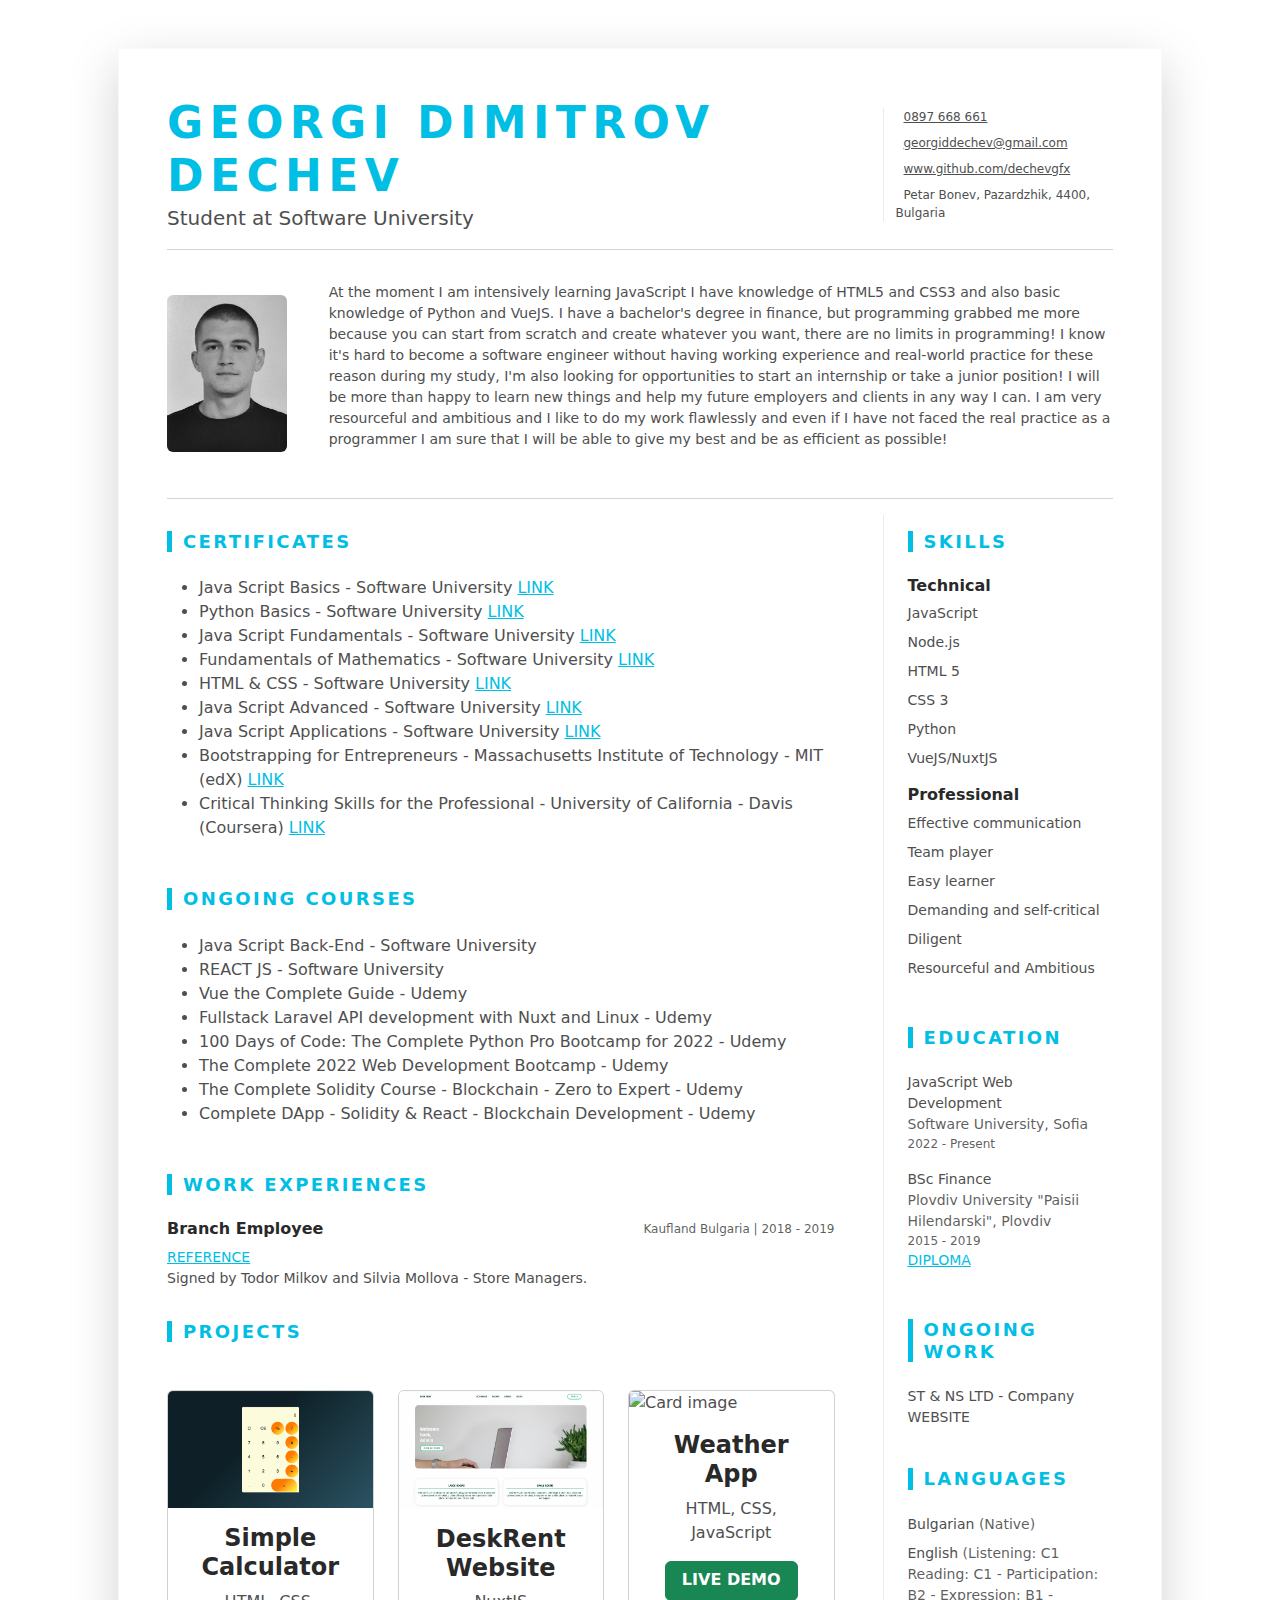
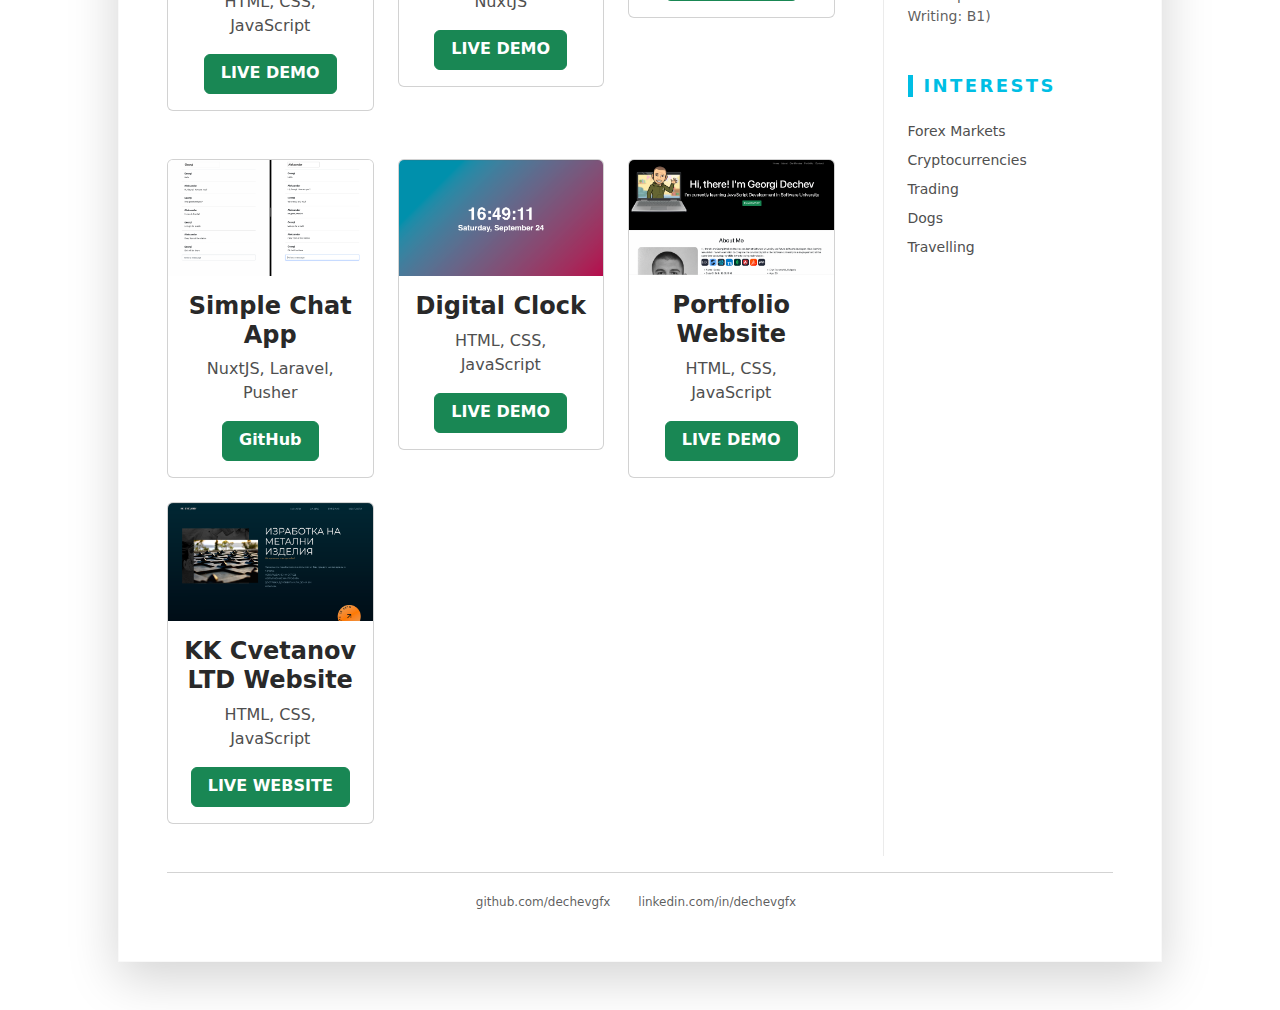
==== resume/index.html @ 8db0fe88 "fix" ====
<!DOCTYPE html>
<html lang="en">

<head>
	<title>Georgi Dechev CV</title>

	<meta charset="utf-8">
	<meta name="viewport" content="width=device-width, initial-scale=1.0">
	<meta name="description" content="">
	<link href="../style.css">
	<link href="https://fonts.googleapis.com/css?family=Roboto:300,400,500,700,900" rel="stylesheet">
	<script defer src="assets/fontawesome/js/all.min.js"></script>
	<link id="theme-style" rel="stylesheet" href="assets/css/resume.css">

</head>

<body>

	<div class="main-wrapper">
		<div class="container px-3 px-lg-5">
			<article class="resume-wrapper mx-auto theme-bg-light p-5 mb-5 my-5 shadow-lg">

				<div class="resume-header">
					<div class="row align-items-center">
						<div class="resume-title col-12 col-md-6 col-lg-8 col-xl-9">
							<h2 class="resume-name mb-0 text-uppercase">Georgi Dimitrov Dechev</h2>
							<div class="resume-tagline mb-3 mb-md-0">Student at Software University</div>
						</div>
						<!--//resume-title-->
						<div class="resume-contact col-12 col-md-6 col-lg-4 col-xl-3">
							<ul class="list-unstyled mb-0">
								<li class="mb-2"><i class="fas fa-phone-square fa-fw fa-lg me-2 "></i><a
										class="resume-link" href="tel:+359897668661">0897 668 661</a></li>
								<li class="mb-2"><i class="fas fa-envelope-square fa-fw fa-lg me-2"></i><a
										class="resume-link"
										href="mailto:georgiddechev@gmail.com">georgiddechev@gmail.com</a></li>
								<li class="mb-2"><i class="fas fa-globe fa-fw fa-lg me-2"></i><a class="resume-link"
										href="#">www.github.com/dechevgfx</a></li>
								<li class="mb-0"><i class="fas fa-map-marker-alt fa-fw fa-lg me-2"></i>Petar Bonev,
									Pazardzhik, 4400, Bulgaria</li>
							</ul>
						</div>
						<!--//resume-contact-->
					</div>
					<!--//row-->

				</div>
				<!--//resume-header-->
				<hr>
				<div class="resume-intro py-3">
					<div class="row align-items-center">
						<div class="col-12 col-md-3 col-xl-2 text-center">
							<img class="resume-profile-image mb-3 mb-md-0 me-md-5  ms-md-0 rounded mx-auto"
								src="../images/about.jpeg" alt="image">
						</div>

						<div class="col text-start">
							<p class="mb-0">At the moment I am intensively learning JavaScript I have knowledge
								of HTML5 and CSS3 and also basic knowledge of Python and VueJS. I have a bachelor's
								degree
								in finance, but programming grabbed me more because you can start from scratch and
								create
								whatever you want, there are no limits in programming! I know it's hard to become a
								software
								engineer without having working experience and real-world practice for these reason
								during my study, I'm also looking for
								opportunities to start an internship or take a junior position! I will be more than
								happy to
								learn new things and help my future employers and clients in any way I can. I am very
								resourceful and ambitious and I like to do my work flawlessly and even if I have not
								faced the real practice as a programmer I am sure that I will be able to give my best
								and be as efficient as possible!</p>
							</p>
						</div>
						<!--//col-->
					</div>
				</div>
				<!--//resume-intro-->
				<hr>
				<div class="resume-body">
					<div class="row">
						<div class="resume-main col-12 col-lg-8 col-xl-9   pe-0   pe-lg-5">
							<!--//project-section-->
							<section class="project-section py-3">
								<h3 class="text-uppercase resume-section-heading mb-4">Certificates</h3>
								<ul>
									<li>Java Script Basics - Software University <a
											href="https://softuni.bg/certificates/details/128312/77fa4e37">LINK</a>
									</li>
									<li>Python Basics - Software University <a
											href="https://softuni.bg/Certificates/Details/131212/a431ae73">LINK</a>
									</li>
									<li>Java Script Fundamentals - Software University <a
											href="https://softuni.bg/Certificates/Details/139051/2edbc944">LINK</a>
									</li>
									<li>Fundamentals of Mathematics - Software University <a
											href="https://softuni.bg/Certificates/Details/135848/4fbf21b9">LINK</a>
									</li>
									<li>HTML & CSS - Software University <a
											href="https://softuni.bg/Certificates/Details/136938/f1ca766a">LINK</a>
									</li>
									<li>Java Script Advanced - Software University <a
											href="https://softuni.bg/Certificates/Details/145420/a915ea5f">LINK</a>
									</li>
									<li>Java Script Applications - Software University <a
											href="https://softuni.bg/Certificates/Details/149824/6469df06">LINK</a>
									</li>
									<li>Bootstrapping for Entrepreneurs - Massachusetts Institute of Technology -
										MIT (edX) <a
											href="https://courses.edx.org/certificates/3f2779e651e84febb37b02164aaf85bc">LINK</a>
									</li>
									<li>Critical Thinking Skills for the Professional - University of California -
										Davis (Coursera) <a
											href="https://www.coursera.org/account/accomplishments/verify/2MKY9538DTH8">LINK</a>
									</li>
								</ul>
							</section>

							<section class="project-section py-3">
								<h3 class="text-uppercase resume-section-heading mb-4">Ongoing Courses</h3>
								<ul>
									<li>Java Script Back-End - Software University
										<!-- <a href="https://softuni.bg/certificates/details/128312/77fa4e37">LINK</a> -->
									</li>
									<li>REACT JS - Software University
										<!-- <a href="https://softuni.bg/Certificates/Details/131212/a431ae73">LINK</a> -->
									</li>
									<li>Vue the Complete Guide - Udemy
										<!-- <a href="https://softuni.bg/Certificates/Details/139051/2edbc944">LINK</a> -->
									</li>
									<li>Fullstack Laravel API development with Nuxt and Linux - Udemy
										<!-- <a href="https://softuni.bg/Certificates/Details/135848/4fbf21b9">LINK</a> -->
									</li>
									<li>100 Days of Code: The Complete Python Pro Bootcamp for 2022 - Udemy
										<!-- <a href="https://softuni.bg/Certificates/Details/136938/f1ca766a">LINK</a> -->
									</li>
									<li>The Complete 2022 Web Development Bootcamp - Udemy
										<!-- <a href="https://courses.edx.org/certificates/3f2779e651e84febb37b02164aaf85bc">LINK</a> -->
									</li>
									<li>The Complete Solidity Course - Blockchain - Zero to Expert - Udemy
										<!-- <a href="https://www.coursera.org/account/accomplishments/verify/2MKY9538DTH8">LINK</a> -->
									</li>
									<li>Complete DApp - Solidity & React - Blockchain Development - Udemy
										<!-- <a href="https://www.coursera.org/account/accomplishments/verify/2MKY9538DTH8">LINK</a> -->
									</li>
								</ul>
							</section>

							<section class="work-section py-3">
								<h3 class="text-uppercase resume-section-heading mb-4">Work Experiences</h3>
								<!-- <div class="item mb-3">
									<div class="item-heading row align-items-center mb-2">
										<h4 class="item-title col-12 col-md-6 col-lg-8 mb-2 mb-md-0">Company Director
										</h4>
										<div
											class="item-meta col-12 col-md-6 col-lg-4 text-muted text-start text-md-end">
											DECHEVGFX | 2019 - 2022</div>

									</div>
									<div class="item-content">
										<p>The company was carrying out deliveries from the world's largest companies,
											my duties as owner and director were to assign routes to the staff, monitor
											the drivers during their routes, all accounting and financial duties of the
											company were my responsibility, as well as driving and carrying out
											deliveries due to the small capacity of the company.</p>
										<ul class="resume-list">
											<li>Lorem ipsum dolor sit amet, consectetuer.</li>
											<li>Aenean commodo ligula eget dolor.</li>
											<li>Etiam ultricies nisi vel augue.</li>
										</ul>
									</div>
								</div> -->
								<!--//item-->
								<div class="item mb-3">
									<div class="item-heading row align-items-center mb-2">
										<h4 class="item-title col-12 col-md-6 col-lg-8 mb-2 mb-md-0">Branch Employee
										</h4>
										<div
											class="item-meta col-12 col-md-6 col-lg-4 text-muted text-start text-md-end">
											Kaufland Bulgaria | 2018 - 2019</div>

									</div>
									<div class="item-content">
										<a href="../resume/kauf-reference.html">REFERENCE</a>
										<p>Signed by Todor Milkov and Silvia Mollova - Store Managers.</p>
									</div>
								</div>
								<!--//work-section-->


								<section class="project-section py-3">
									<h3 class="text-uppercase resume-section-heading mb-4">Projects</h3>
									<div class="row">
										<div class="col-lg-4 mt-4">
											<div class="card">
												<img class="card-img-top" src="../images/calculator.png"
													alt="Card image" style="width:100%">
												<div class="card-body">
													<h4 class="card-title text-center">Simple Calculator</h4>
													<p class="card-text text-center">HTML, CSS, JavaScript</p>
													<div class="text-center">
														<a href="https://dechevgfx.github.io/calculator/"
															class="btn btn-success">LIVE DEMO</a>

													</div>
												</div>
											</div>
										</div>

										<div class="col-lg-4 mt-4">
											<div class="card portfolioContent">
												<img class="card-img-top" src="../images/rentals.png" alt="Card image"
													style="width:100%">
												<div class="card-body">
													<h4 class="card-title text-center">DeskRent Website</h4>
													<p class="card-text text-center">NuxtJS</p>
													<div class="text-center">
														<a href="https://dechevgfx.github.io/DeskRentApp/"
															class="btn btn-success">LIVE DEMO</a>
													</div>
												</div>
											</div>
										</div>

										<div class="col-lg-4 mt-4">
											<div class="card portfolioContent">
												<img class="card-img-top" src="../images/weather.png" alt="Card image"
													style="width:100%">
												<div class="card-body">
													<h4 class="card-title text-center">Weather App</h4>
													<p class="card-text text-center">HTML, CSS, JavaScript</p>
													<div class="text-center">
														<a href="https://dechevgfx.github.io/weather/"
															class="btn btn-success">LIVE DEMO</a>
													</div>
												</div>
											</div>
										</div>
									</div>
									<br>
									<div class="row">
										<div class="col-lg-4 mt-4">
											<div class="card portfolioContent">
												<img class="card-img-top" src="../images/chatApp.png" alt="Card image"
													style="width:100%">
												<div class="card-body">
													<h4 class="card-title text-center">Simple Chat App</h4>
													<p class="card-text text-center">NuxtJS, Laravel, Pusher</p>
													<div class="text-center">
														<a href="https://github.com/dechevgfx/"
															class="btn btn-success">GitHub</a>
													</div>
												</div>
											</div>
										</div>

										<div class="col-lg-4 mt-4">
											<div class="card portfolioContent">
												<img class="card-img-top" src="../images/clock.png" alt="Card image"
													style="width:100%">
												<div class="card-body">
													<h4 class="card-title text-center">Digital Clock</h4>
													<p class="card-text text-center">HTML, CSS, JavaScript</p>
													<div class="text-center">
														<a href="https://dechevgfx.github.io/clock/"
															class="btn btn-success">LIVE DEMO</a>
													</div>
												</div>
											</div>
										</div>

										<div class="col-lg-4 mt-4">
											<div class="card portfolioContent">
												<img class="card-img-top" src="../images/portfolio.png" alt="Card image"
													style="width:100%">
												<div class="card-body">
													<h4 class="card-title text-center">Portfolio Website</h4>
													<p class="card-text text-center">HTML, CSS, JavaScript</p>
													<div class="text-center">
														<a href="https://dechevgfx.github.io/portfolio/"
															class="btn btn-success">LIVE DEMO</a>
													</div>
												</div>
											</div>
										</div>
										<div class="col-lg-4 mt-4">
											<div class="card portfolioContent">
												<img class="card-img-top" src="../images/kkcvetanov.png" alt="Card image"
													style="width:100%">
												<div class="card-body">
													<h4 class="card-title text-center">KK Cvetanov LTD Website</h4>
													<p class="card-text text-center">HTML, CSS, JavaScript</p>
													<div class="text-center">
														<a href="https://kkcvetanov-metal.com"
															class="btn btn-success">LIVE WEBSITE</a>
													</div>
												</div>
											</div>
										</div>
									</div>
								</section>
						</div>
						<!--//resume-main-->
						<aside class="resume-aside col-12 col-lg-4 col-xl-3 px-lg-4 pb-lg-4">
							<section class="skills-section py-3">
								<h3 class="text-uppercase resume-section-heading mb-4">Skills</h3>
								<div class="item">
									<h4 class="item-title">Technical</h4>
									<ul class="list-unstyled resume-skills-list">
										<li class="mb-2">JavaScript</li>
										<li class="mb-2">Node.js
										<li>
										<li class="mb-2">HTML 5</li>
										<li class="mb-2">CSS 3</li>
										<li class="mb-2">Python</li>
										<li class="mb-2">VueJS/NuxtJS</li>
									</ul>
								</div>
								<!--//item-->
								<div class="item">
									<h4 class="item-title">Professional</h4>
									<ul class="list-unstyled resume-skills-list">
										<li class="mb-2">Effective communication</li>
										<li class="mb-2">Team player
										<li>
										<li class="mb-2">Easy learner</li>
										<li class="mb-2">Demanding and self-critical</li>
										<li class="mb-2">Diligent</li>
										<li class="mb-2">Resourceful and Ambitious</li>


									</ul>
								</div>
								<!--//item-->
							</section>
							<!--//skills-section-->
							<section class="education-section py-3">
								<h3 class="text-uppercase resume-section-heading mb-4">Education</h3>
								<ul class="list-unstyled resume-education-list">
									<li class="mb-3">
										<div class="resume-degree font-weight-bold">JavaScript Web Development</div>
										<div class="resume-degree-org text-muted">Software University, Sofia</div>
										<div class="resume-degree-time text-muted">2022 - Present</div>
									</li>
									<li>
										<div class="resume-degree font-weight-bold">BSc Finance</div>
										<div class="resume-degree-org text-muted">Plovdiv University "Paisii
											Hilendarski", Plovdiv</div>
										<div class="resume-degree-time text-muted">2015 - 2019</div>
										<a
											href="https://drive.google.com/drive/folders/1bSbZsT4e6mpmyDMeB6Xe-4Kt0m3itne5?usp=sharing">DIPLOMA</a>
									</li>
								</ul>
							</section>
							<!--//certificates-section-->
							<section class="skills-section py-3">
								<h3 class="text-uppercase resume-section-heading mb-4">Ongoing WORK</h3>
								<ul class="list-unstyled resume-interests-list mb-0">
									<li class="mb-2">ST & NS LTD - Company WEBSITE</li>
								</ul>
							</section>
							<!--//certificates-section-->
							<!--//education-section-->
							<section class="skills-section py-3">
								<h3 class="text-uppercase resume-section-heading mb-4">Languages</h3>
								<ul class="list-unstyled resume-lang-list">
									<li class="mb-2">Bulgarian <span class="text-muted">(Native)</span></li>
									<li>English <span class="text-muted">(Listening: C1 Reading: C1 - Participation: B2
											- Expression: B1 - Writing: B1)</span></li>
								</ul>
							</section>
							<!--//certificates-section-->
							<section class="skills-section py-3">
								<h3 class="text-uppercase resume-section-heading mb-4">Interests</h3>
								<ul class="list-unstyled resume-interests-list mb-0">
									<li class="mb-2">Forex Markets</li>
									<li class="mb-2">Cryptocurrencies</li>
									<li class="mb-2">Trading</li>
									<li class="mb-2">Dogs</li>
									<li>Travelling</li>
								</ul>
							</section>
							<!--//certificates-section-->

						</aside>
						<!--//resume-aside-->
					</div>
					<!--//row-->
				</div>
				<!--//resume-body-->
				<hr>
				<div class="resume-footer text-center">
					<ul class="resume-social-list list-inline mx-auto mb-0 d-inline-block text-muted">
						<li class="list-inline-item mb-lg-0 me-3"><a class="resume-link" href="#"><i
									class="fab fa-github-square fa-2x me-2" data-fa-transform="down-4"></i><span
									class="d-none d-lg-inline-block text-muted">github.com/dechevgfx</span></a></li>
						<li class="list-inline-item mb-lg-0 me-3"><a class="resume-link" href="#"><i
									class="fab fa-linkedin fa-2x me-2" data-fa-transform="down-4"></i><span
									class="d-none d-lg-inline-block text-muted">linkedin.com/in/dechevgfx</span></a>
						</li>
					</ul>
				</div>
				<!--//resume-footer-->
			</article>

		</div>
		<!--//container-->

	</div>
	<!--//main-wrapper-->


</body>

</html>
---- style.css ----
/* display background color black on navbar scroll */
.navbarScroll.navbarDark {
    background-color: black;
}

.navbar-dark .navbar-nav .nav-link {
    color: white !important;
}
.btn {
    background-color: #00bee4 !important;
    border: black 3px !important;
}
#about > div > div.container > h4{
    margin-top: 15px !important;
}
.card-img-top:hover {
    transform: scale(1.4) !important;
    z-index: 1 !important;
    border-radius: 20px !important;
}
.cv-btn{
    width: 100%;
    font-size: 22px;
}
/* hero background image */
.bgimage {
    height: 60vh;
    background: url(./images/background2.jpg);
    background-size: cover;
    position: relative;
}
/* text css above hero image*/
.hero_title {
    font-size: 4.5rem;
}
.hero_desc {
    font-size: 2rem;
}
.hero-text {
    text-align: center;
    position: absolute;
    top: 50%;
    left: 50%;
    transform: translate(-50%, -50%);
    color: white;
}

/* spacing on all sections */
/* #about, #certificates, #portfolio, #contact {
    margin-top: 4rem;
    padding-top: 4rem;
} */
#contact {
    padding-bottom: 4rem;
}
/* about section image css */
.imageAboutPage {
    width: 100%;
    border-radius: 5%;
}

/* services section css */
.certificateText.card {
    height: 280px;
    cursor: pointer;
}
.certificateIcon {
    font-size: 36px;
    text-align: center;
    width: 100%;
}
.card-title {
    text-align: center;
}
.unset {
    text-decoration: none;
}
.unset-white {
    text-decoration: none;
    color: white;
}
.unset-white a:hover {
    text-decoration: none;
    color: white;
}
.on-line {
    display: grid;
    grid-template-columns: 1fr 1fr;
    grid-gap: 3px;
}

.card:hover .certificateIcon {
    color: #008000;
}
.certificateText:hover {
    border: 1px solid #008000;
}

/* social media icons styling */
.social-icons {
    font-size: 36px;
    cursor: pointer;
}
.fa-linkedin:hover,
.fa-github:hover {
    color: #008000;
    cursor: pointer;
}
.fab {
    color: #000000;
}
.abs {
    position: absolute;
    left: 65%;
}
.my-per-line {
    border: 2px solid #00bee4;
    width: 100%;
}

/* footer styling */
#footer {
    background-color: #abaaaa;
    text-align: center;
}

@media (max-width: 600px) {
    .hero_title {
        font-size: 2.5rem;
    }
    .hero_desc {
        font-size: 1rem;
    }
    .hero-text {
        transform: translate(-50%, -50%);
    }

    .hide-emojis {
        display: none;
    }
}
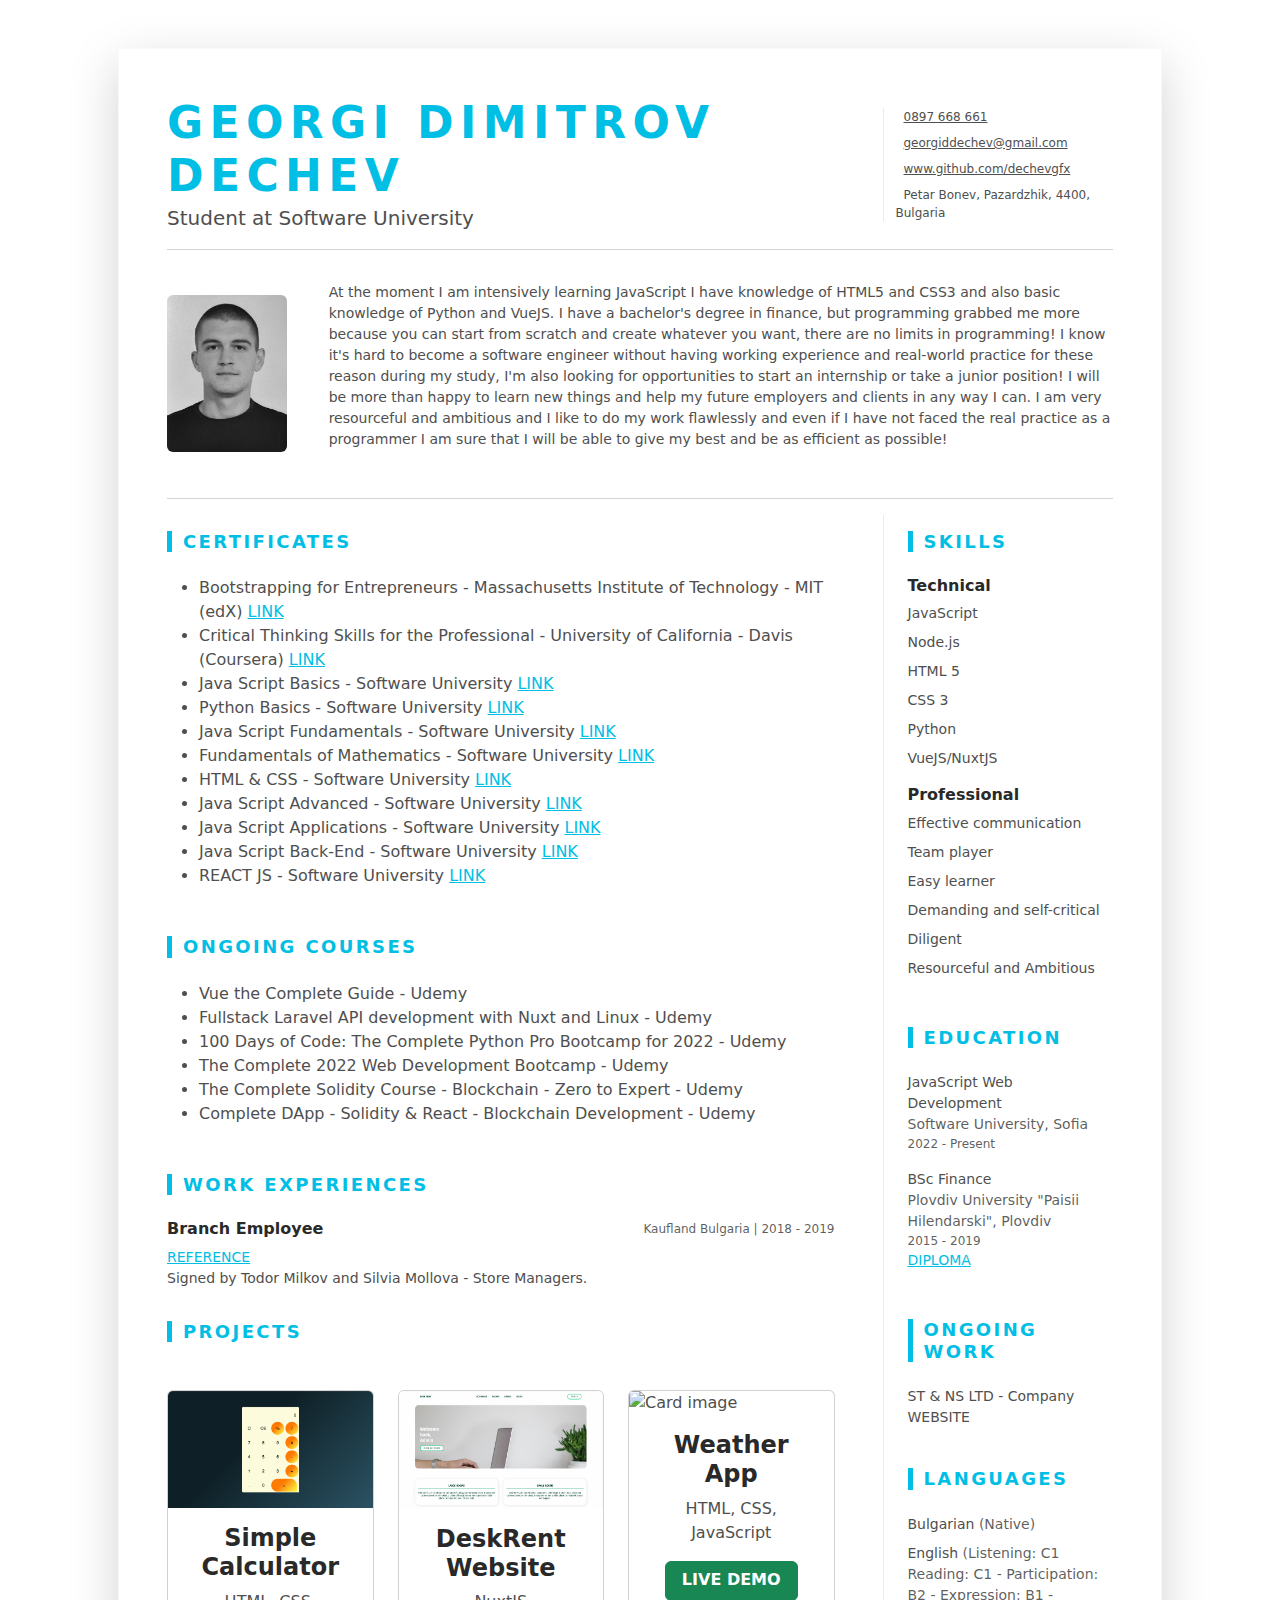
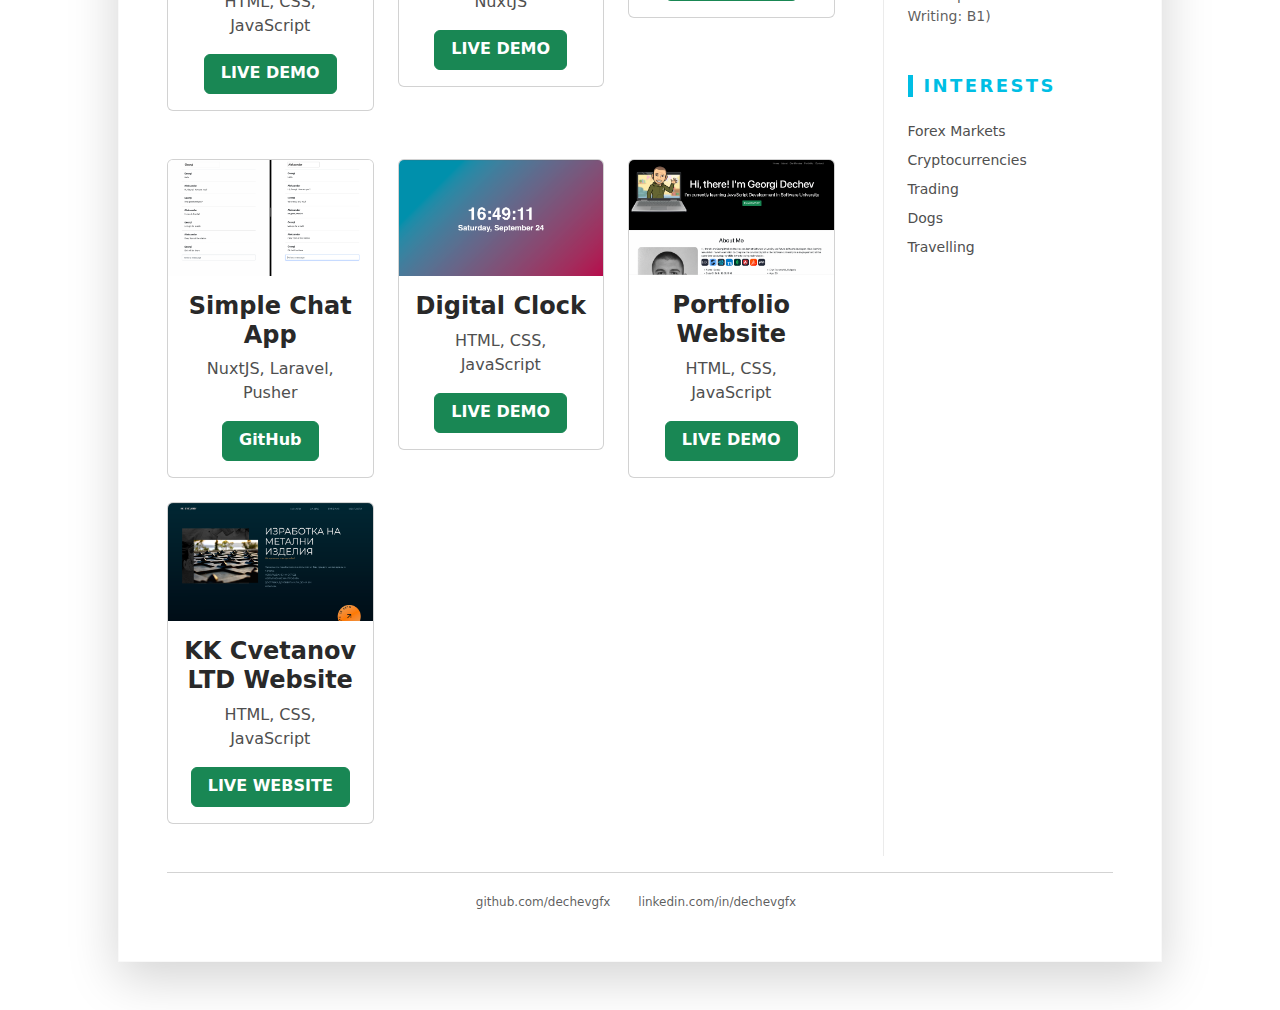
==== commit 9acd43ef: "Update index.html" ====
--- a/resume/index.html
+++ b/resume/index.html
@@ -83,28 +83,7 @@
 							<!--//project-section-->
 							<section class="project-section py-3">
 								<h3 class="text-uppercase resume-section-heading mb-4">Certificates</h3>
-								<ul>
-									<li>Java Script Basics - Software University <a
-											href="https://softuni.bg/certificates/details/128312/77fa4e37">LINK</a>
-									</li>
-									<li>Python Basics - Software University <a
-											href="https://softuni.bg/Certificates/Details/131212/a431ae73">LINK</a>
-									</li>
-									<li>Java Script Fundamentals - Software University <a
-											href="https://softuni.bg/Certificates/Details/139051/2edbc944">LINK</a>
-									</li>
-									<li>Fundamentals of Mathematics - Software University <a
-											href="https://softuni.bg/Certificates/Details/135848/4fbf21b9">LINK</a>
-									</li>
-									<li>HTML & CSS - Software University <a
-											href="https://softuni.bg/Certificates/Details/136938/f1ca766a">LINK</a>
-									</li>
-									<li>Java Script Advanced - Software University <a
-											href="https://softuni.bg/Certificates/Details/145420/a915ea5f">LINK</a>
-									</li>
-									<li>Java Script Applications - Software University <a
-											href="https://softuni.bg/Certificates/Details/149824/6469df06">LINK</a>
-									</li>
+																<ul>
 									<li>Bootstrapping for Entrepreneurs - Massachusetts Institute of Technology -
 										MIT (edX) <a
 											href="https://courses.edx.org/certificates/3f2779e651e84febb37b02164aaf85bc">LINK</a>
@@ -113,18 +92,39 @@
 										Davis (Coursera) <a
 											href="https://www.coursera.org/account/accomplishments/verify/2MKY9538DTH8">LINK</a>
 									</li>
+									<li>Java Script Basics - Software University <a
+											href="https://softuni.bg/certificates/details/128312/77fa4e37">LINK</a>
+									</li>
+									<li>Python Basics - Software University <a
+											href="https://softuni.bg/Certificates/Details/131212/a431ae73">LINK</a>
+									</li>
+									<li>Java Script Fundamentals - Software University <a
+											href="https://softuni.bg/Certificates/Details/139051/2edbc944">LINK</a>
+									</li>
+									<li>Fundamentals of Mathematics - Software University <a
+											href="https://softuni.bg/Certificates/Details/135848/4fbf21b9">LINK</a>
+									</li>
+									<li>HTML & CSS - Software University <a
+											href="https://softuni.bg/Certificates/Details/136938/f1ca766a">LINK</a>
+									</li>
+									<li>Java Script Advanced - Software University <a
+											href="https://softuni.bg/Certificates/Details/145420/a915ea5f">LINK</a>
+									</li>
+									<li>Java Script Applications - Software University <a
+											href="https://softuni.bg/Certificates/Details/149824/6469df06">LINK</a>
+									</li>
+									<li>Java Script Back-End - Software University
+										<a href="https://softuni.bg/certificates/details/162805/d7141e4a">LINK</a>
+									</li>
+									<li>REACT JS - Software University
+										<a href="https://softuni.bg/certificates/details/168470/f49eabbc">LINK</a>
+									</li>
 								</ul>
 							</section>
 
 							<section class="project-section py-3">
 								<h3 class="text-uppercase resume-section-heading mb-4">Ongoing Courses</h3>
 								<ul>
-									<li>Java Script Back-End - Software University
-										<!-- <a href="https://softuni.bg/certificates/details/128312/77fa4e37">LINK</a> -->
-									</li>
-									<li>REACT JS - Software University
-										<!-- <a href="https://softuni.bg/Certificates/Details/131212/a431ae73">LINK</a> -->
-									</li>
 									<li>Vue the Complete Guide - Udemy
 										<!-- <a href="https://softuni.bg/Certificates/Details/139051/2edbc944">LINK</a> -->
 									</li>
@@ -412,4 +412,4 @@
 
 </body>
 
-</html>+</html>
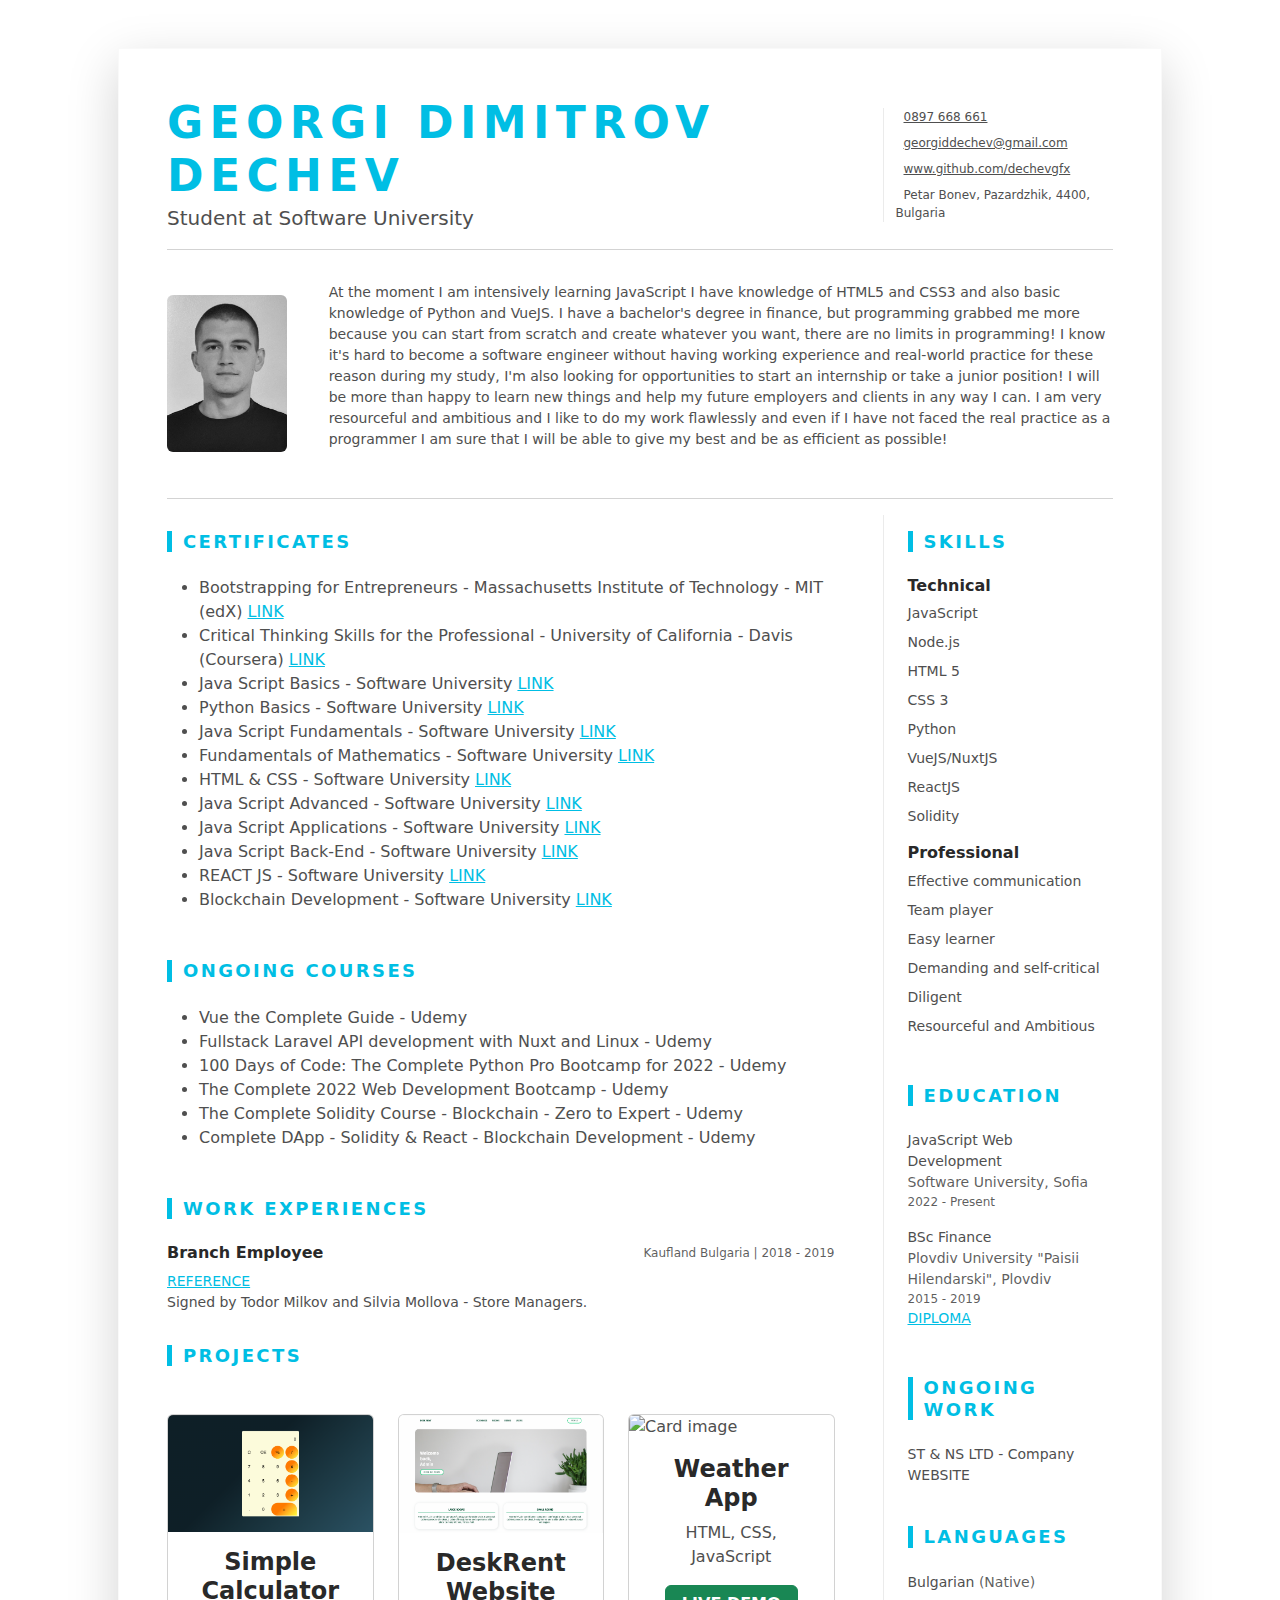
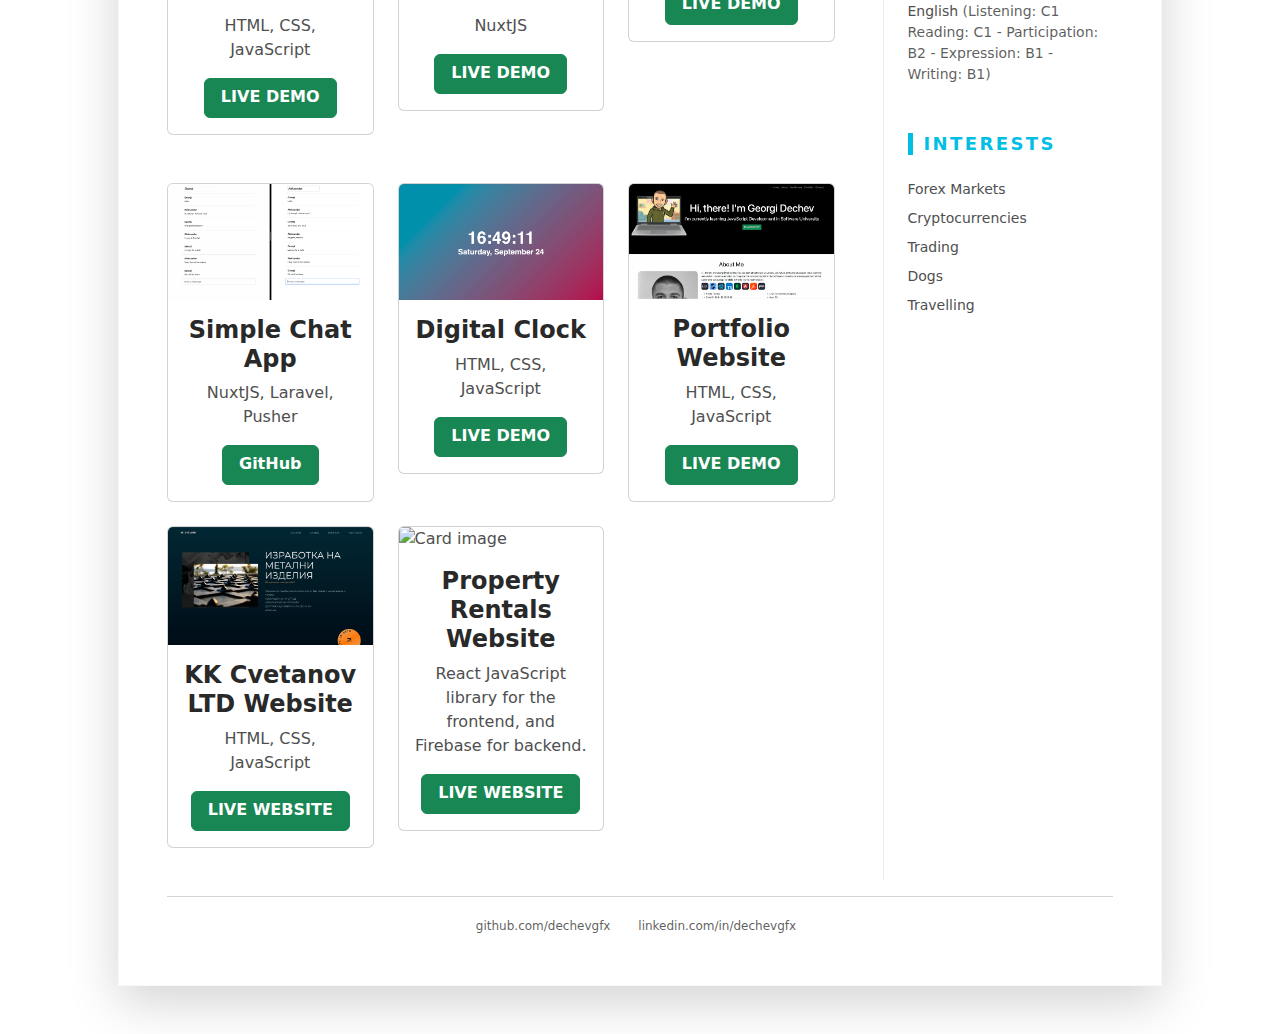
==== commit 8e14ed8c: "update" ====
--- a/resume/index.html
+++ b/resume/index.html
@@ -119,6 +119,9 @@
 									<li>REACT JS - Software University
 										<a href="https://softuni.bg/certificates/details/168470/f49eabbc">LINK</a>
 									</li>
+									<li>Blockchain Development - Software University
+										<a href="https://softuni.bg/certificates/details/175290/602ba2a7">LINK</a>
+									</li>
 								</ul>
 							</section>
 
@@ -292,6 +295,20 @@
 													<p class="card-text text-center">HTML, CSS, JavaScript</p>
 													<div class="text-center">
 														<a href="https://kkcvetanov-metal.com"
+															class="btn btn-success">LIVE WEBSITE</a>
+													</div>
+												</div>
+											</div>
+										</div>
+										<div class="col-lg-4 mt-4">
+											<div class="card portfolioContent">
+												<img class="card-img-top" src="../images/reactjs-properties.png" alt="Card image"
+													style="width:100%">
+												<div class="card-body">
+													<h4 class="card-title text-center">Property Rentals Website</h4>
+													<p class="card-text text-center">React JavaScript library for the frontend, and Firebase for backend.</p>
+													<div class="text-center">
+														<a href="https://react-properties.vercel.app/"
 															class="btn btn-success">LIVE WEBSITE</a>
 													</div>
 												</div>
@@ -314,6 +331,8 @@
 										<li class="mb-2">CSS 3</li>
 										<li class="mb-2">Python</li>
 										<li class="mb-2">VueJS/NuxtJS</li>
+										<li class="mb-2">ReactJS</li>
+										<li class="mb-2">Solidity</li>
 									</ul>
 								</div>
 								<!--//item-->
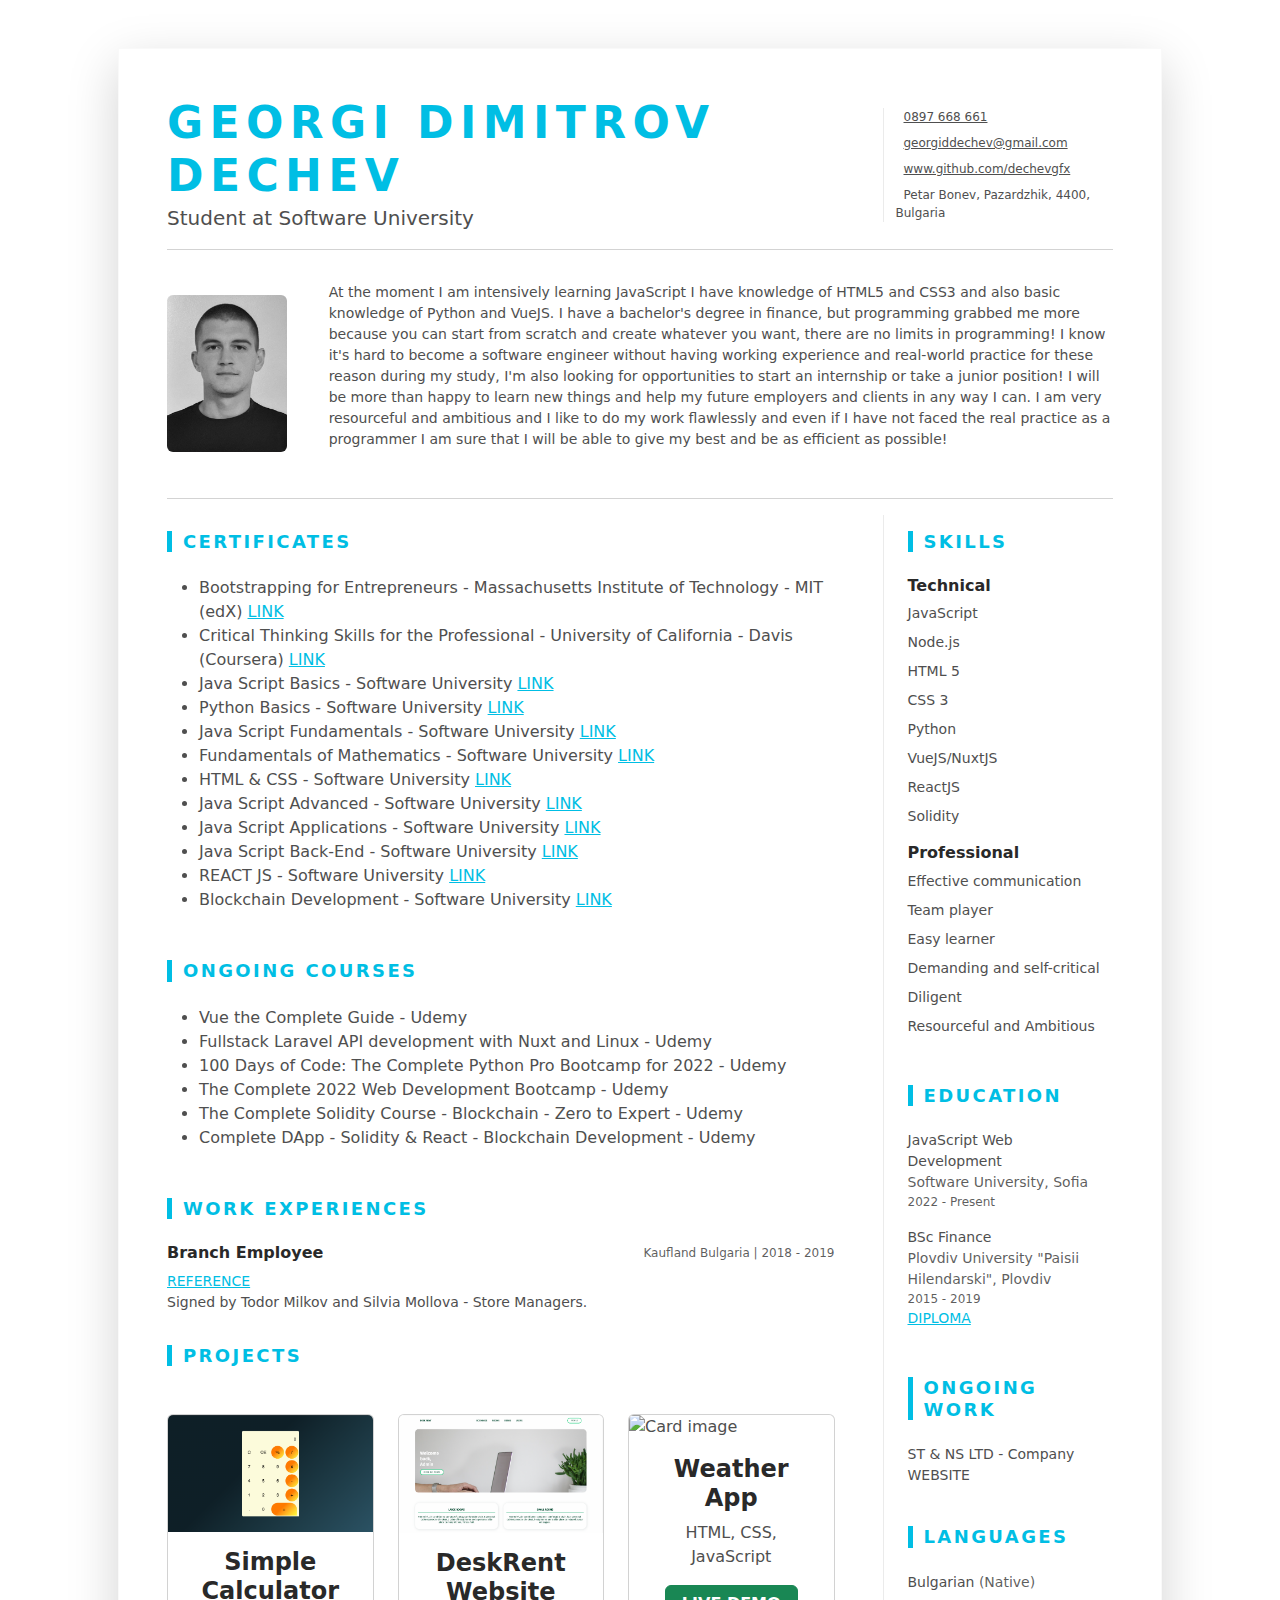
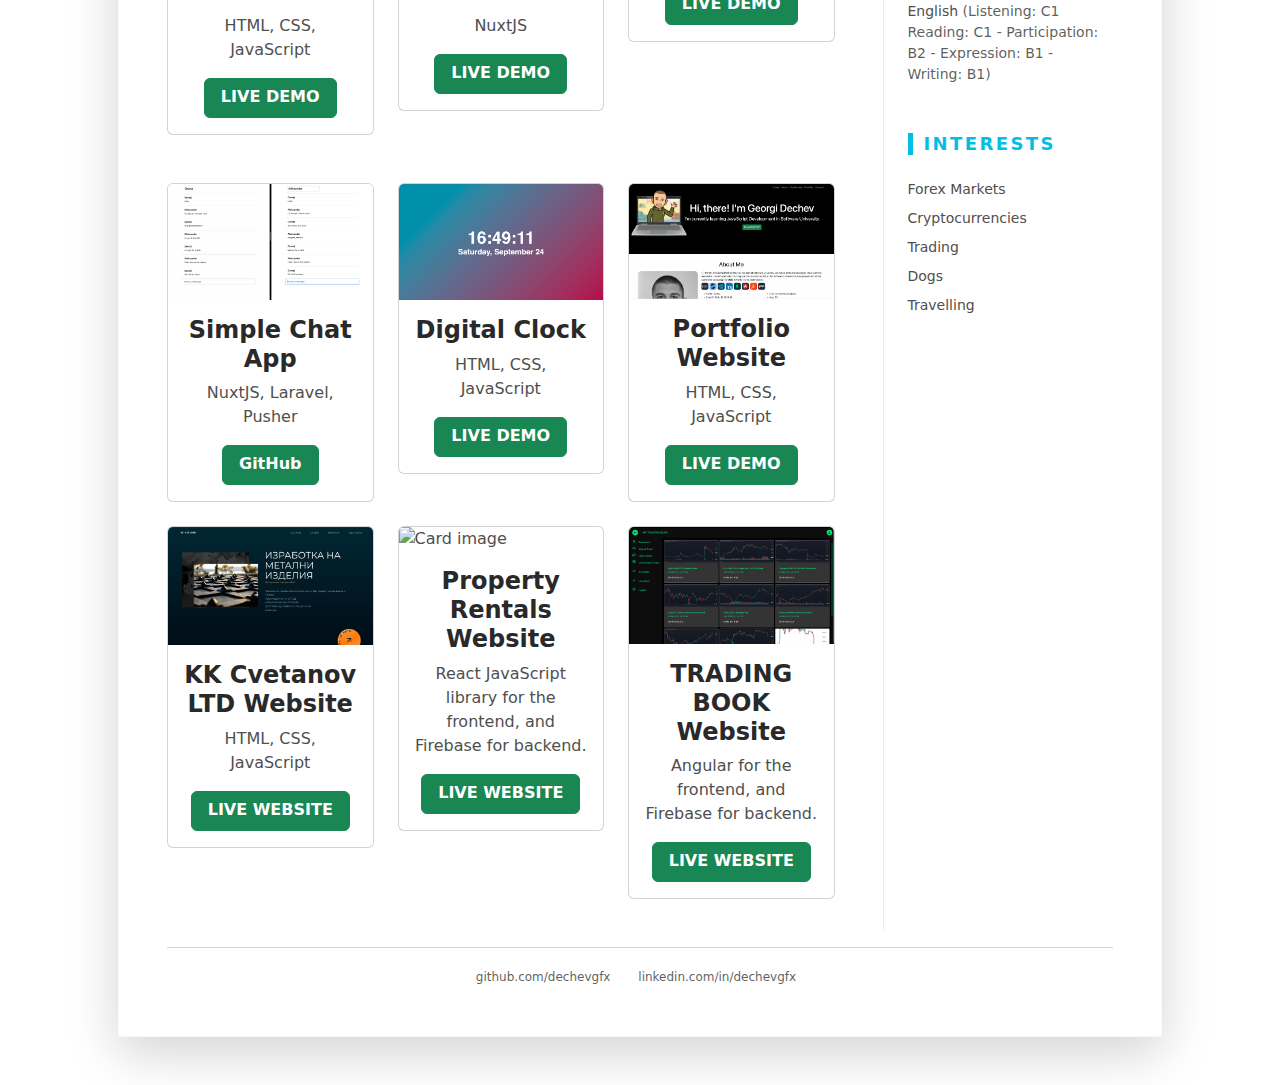
==== commit 87834f4d: "angular project update" ====
--- a/resume/index.html
+++ b/resume/index.html
@@ -314,6 +314,20 @@
 												</div>
 											</div>
 										</div>
+										<div class="col-lg-4 mt-4">
+											<div class="card portfolioContent">
+												<img class="card-img-top" src="../images/angular-trade.png" alt="Card image"
+													style="width:100%">
+												<div class="card-body">
+													<h4 class="card-title text-center">TRADING BOOK Website</h4>
+													<p class="card-text text-center">Angular for the frontend, and Firebase for backend.</p>
+													<div class="text-center">
+														<a href="https://my-trading-book.vercel.app/"
+															class="btn btn-success">LIVE WEBSITE</a>
+													</div>
+												</div>
+											</div>
+										</div>
 									</div>
 								</section>
 						</div>
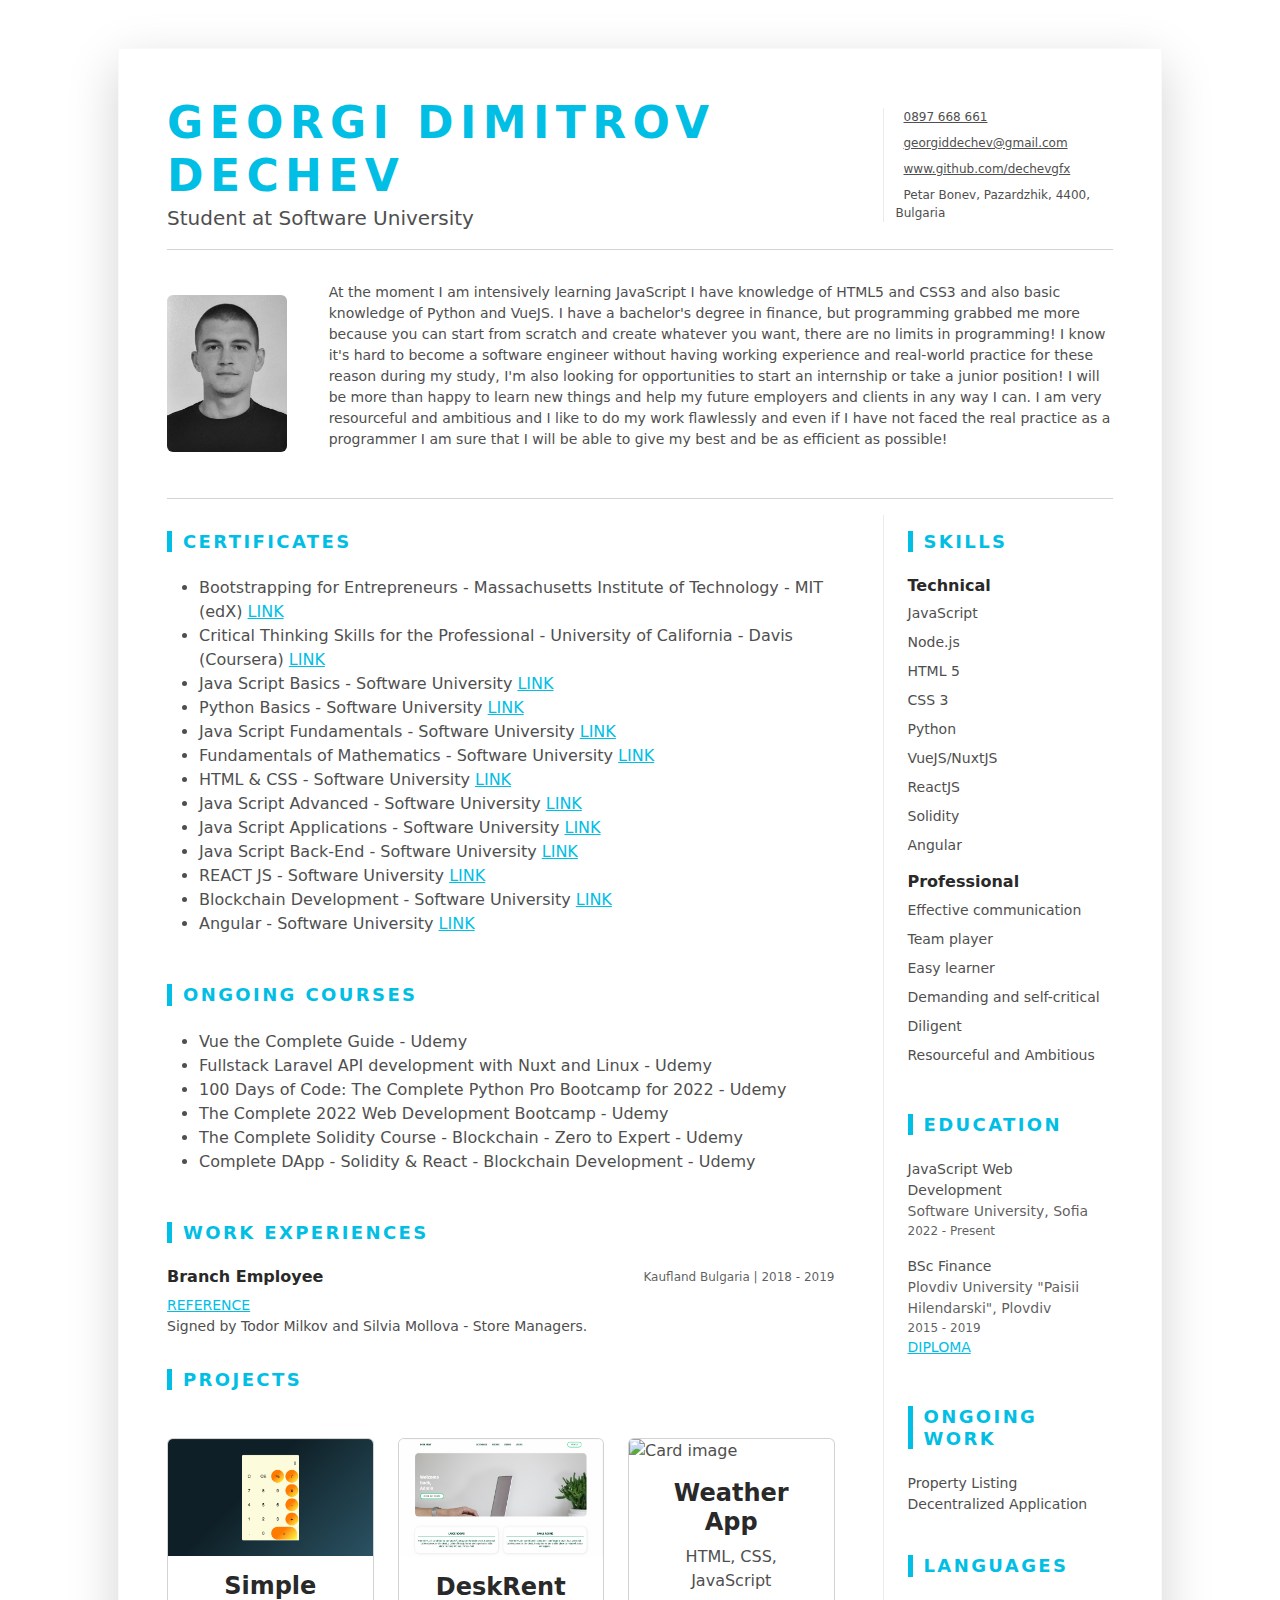
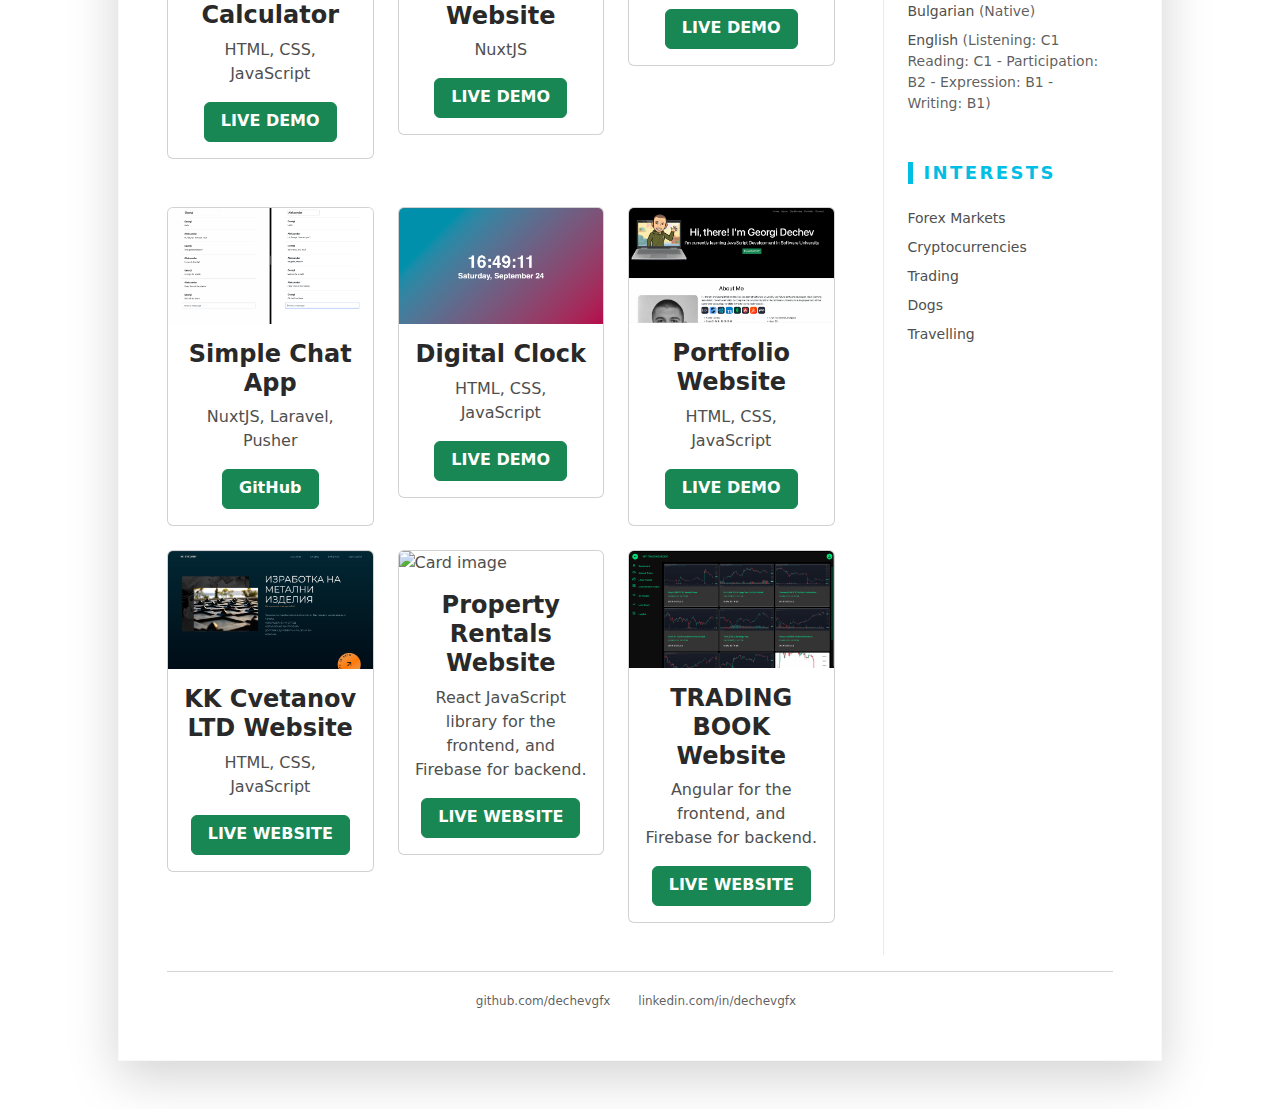
==== commit fe2df6d2: "update Angular course" ====
--- a/resume/index.html
+++ b/resume/index.html
@@ -122,6 +122,9 @@
 									<li>Blockchain Development - Software University
 										<a href="https://softuni.bg/certificates/details/175290/602ba2a7">LINK</a>
 									</li>
+									<li>Angular - Software University
+										<a href="https://softuni.bg/certificates/details/184922/aee117bf">LINK</a>
+									</li>
 								</ul>
 							</section>
 
@@ -339,14 +342,14 @@
 									<h4 class="item-title">Technical</h4>
 									<ul class="list-unstyled resume-skills-list">
 										<li class="mb-2">JavaScript</li>
-										<li class="mb-2">Node.js
-										<li>
+										<li class="mb-2">Node.js<li>
 										<li class="mb-2">HTML 5</li>
 										<li class="mb-2">CSS 3</li>
 										<li class="mb-2">Python</li>
 										<li class="mb-2">VueJS/NuxtJS</li>
 										<li class="mb-2">ReactJS</li>
 										<li class="mb-2">Solidity</li>
+										<li class="mb-2">Angular</li>
 									</ul>
 								</div>
 								<!--//item-->
@@ -389,7 +392,7 @@
 							<section class="skills-section py-3">
 								<h3 class="text-uppercase resume-section-heading mb-4">Ongoing WORK</h3>
 								<ul class="list-unstyled resume-interests-list mb-0">
-									<li class="mb-2">ST & NS LTD - Company WEBSITE</li>
+									<li class="mb-2">Property Listing Decentralized Application</li>
 								</ul>
 							</section>
 							<!--//certificates-section-->
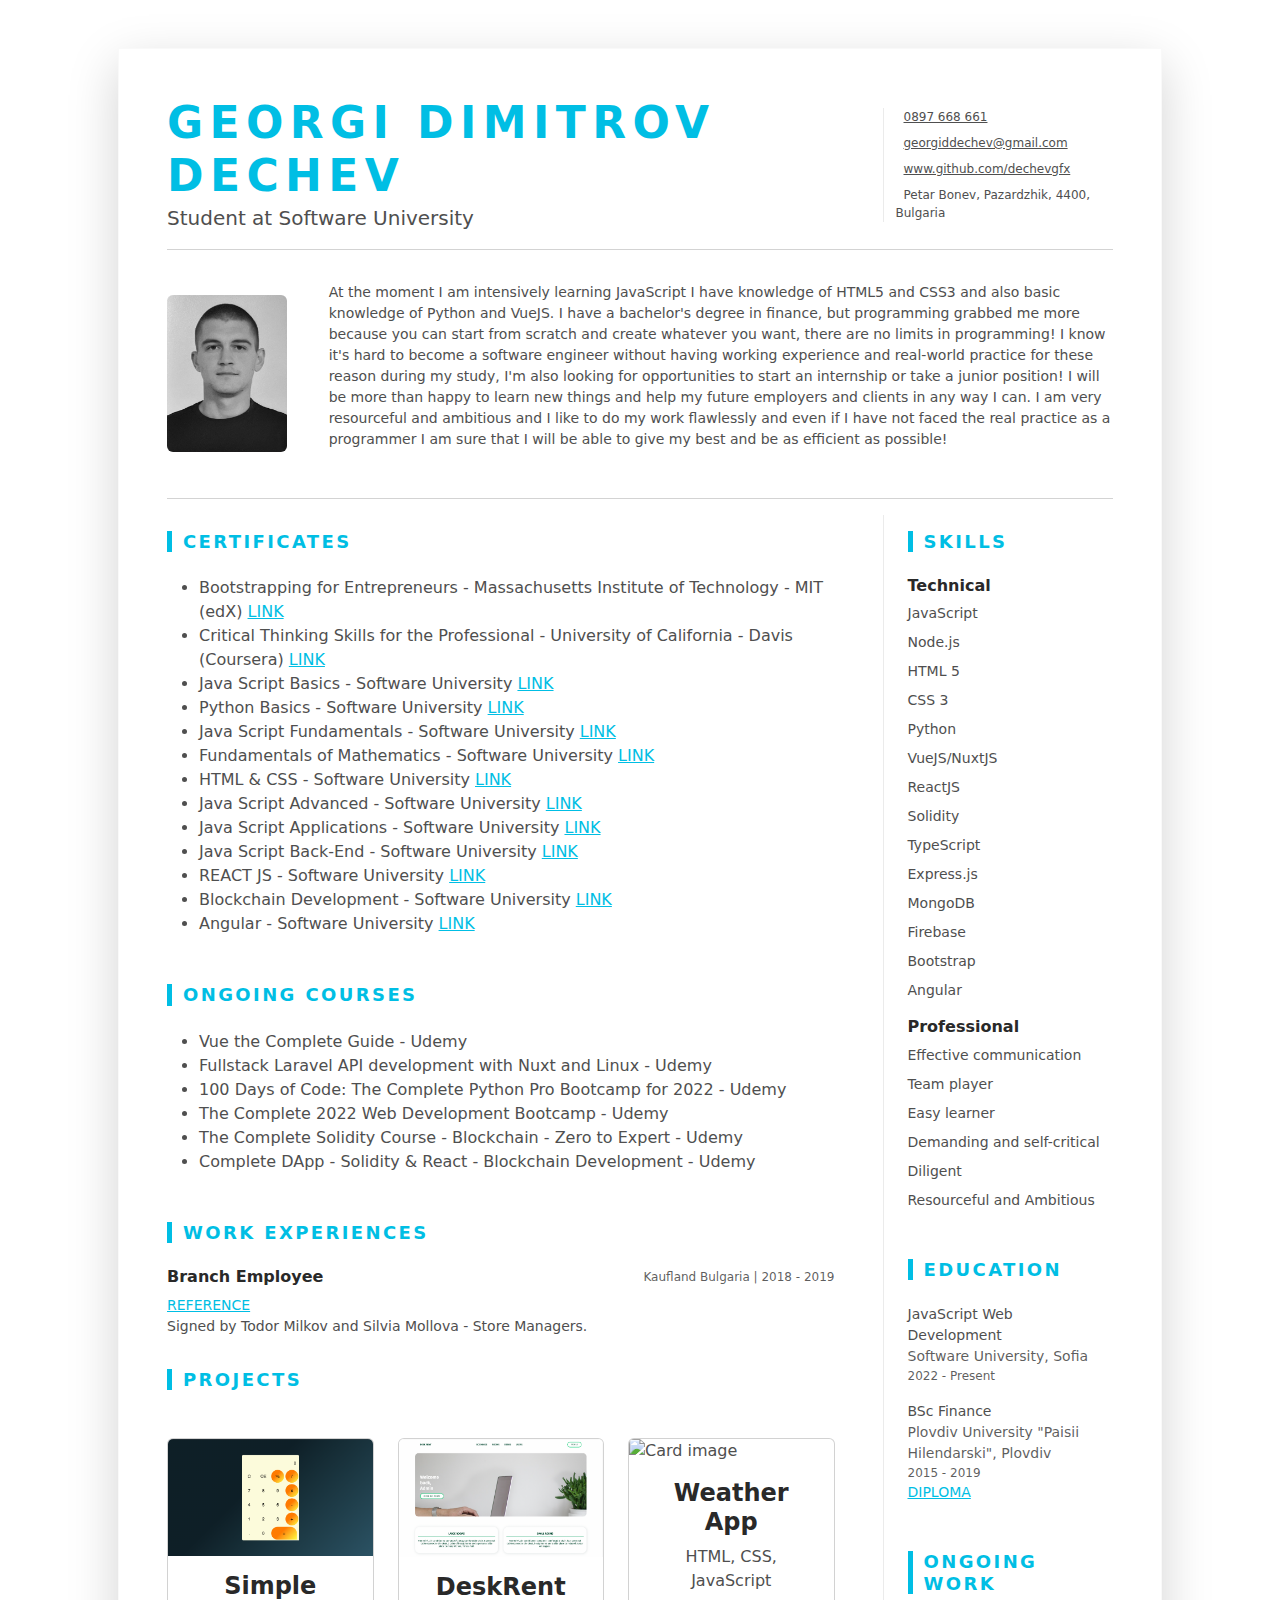
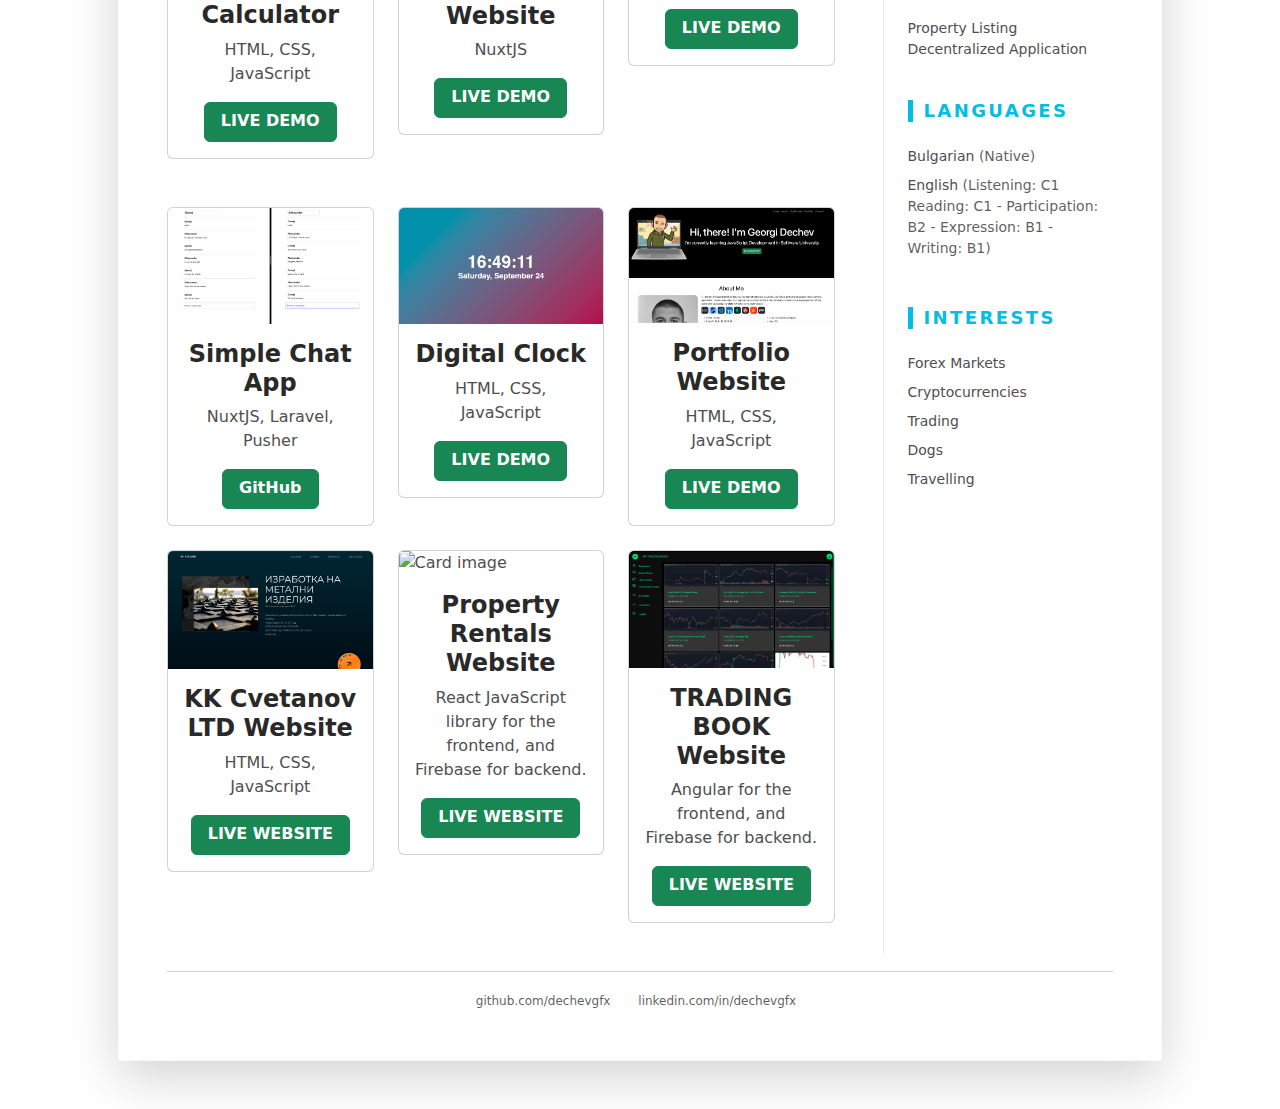
==== commit 04eef551: "update summary" ====
--- a/resume/index.html
+++ b/resume/index.html
@@ -349,6 +349,11 @@
 										<li class="mb-2">VueJS/NuxtJS</li>
 										<li class="mb-2">ReactJS</li>
 										<li class="mb-2">Solidity</li>
+										<li class="mb-2">TypeScript</li>
+										<li class="mb-2">Express.js</li>
+										<li class="mb-2">MongoDB</li>
+										<li class="mb-2">Firebase</li>
+										<li class="mb-2">Bootstrap</li>
 										<li class="mb-2">Angular</li>
 									</ul>
 								</div>
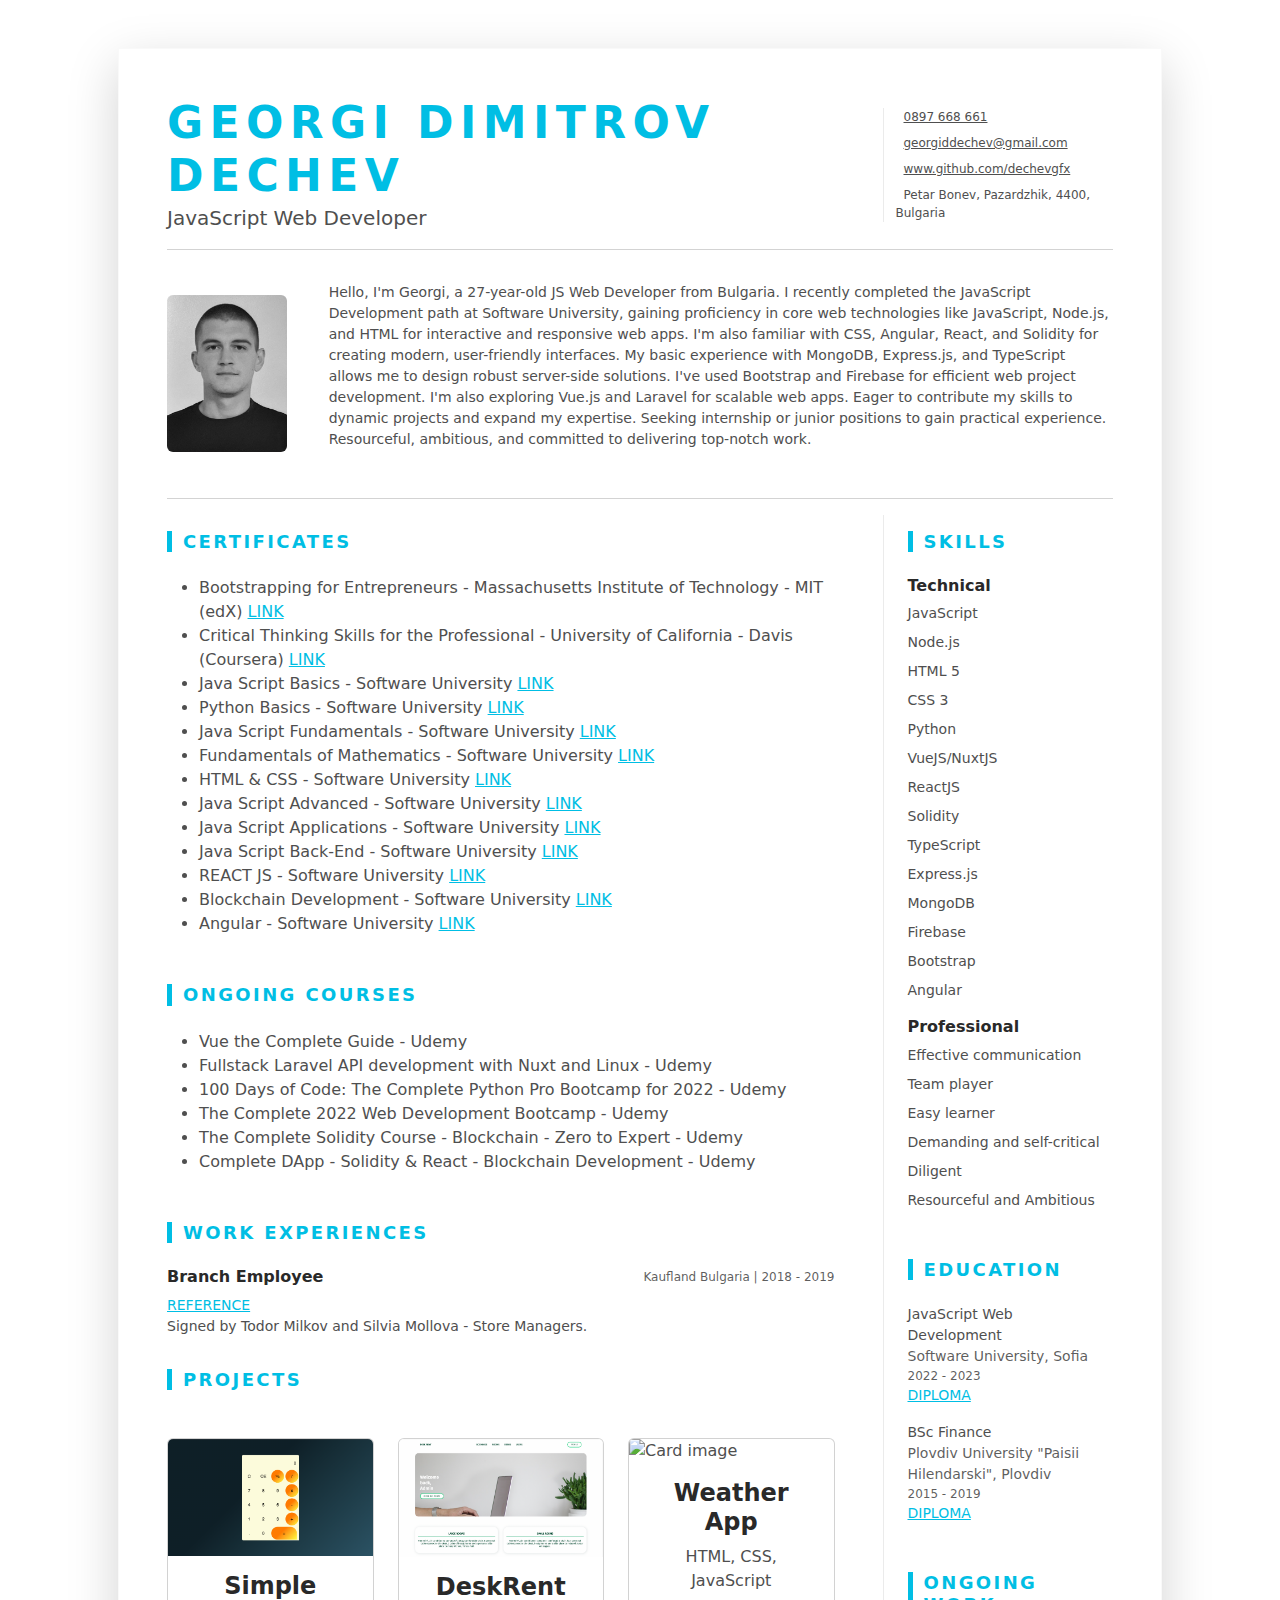
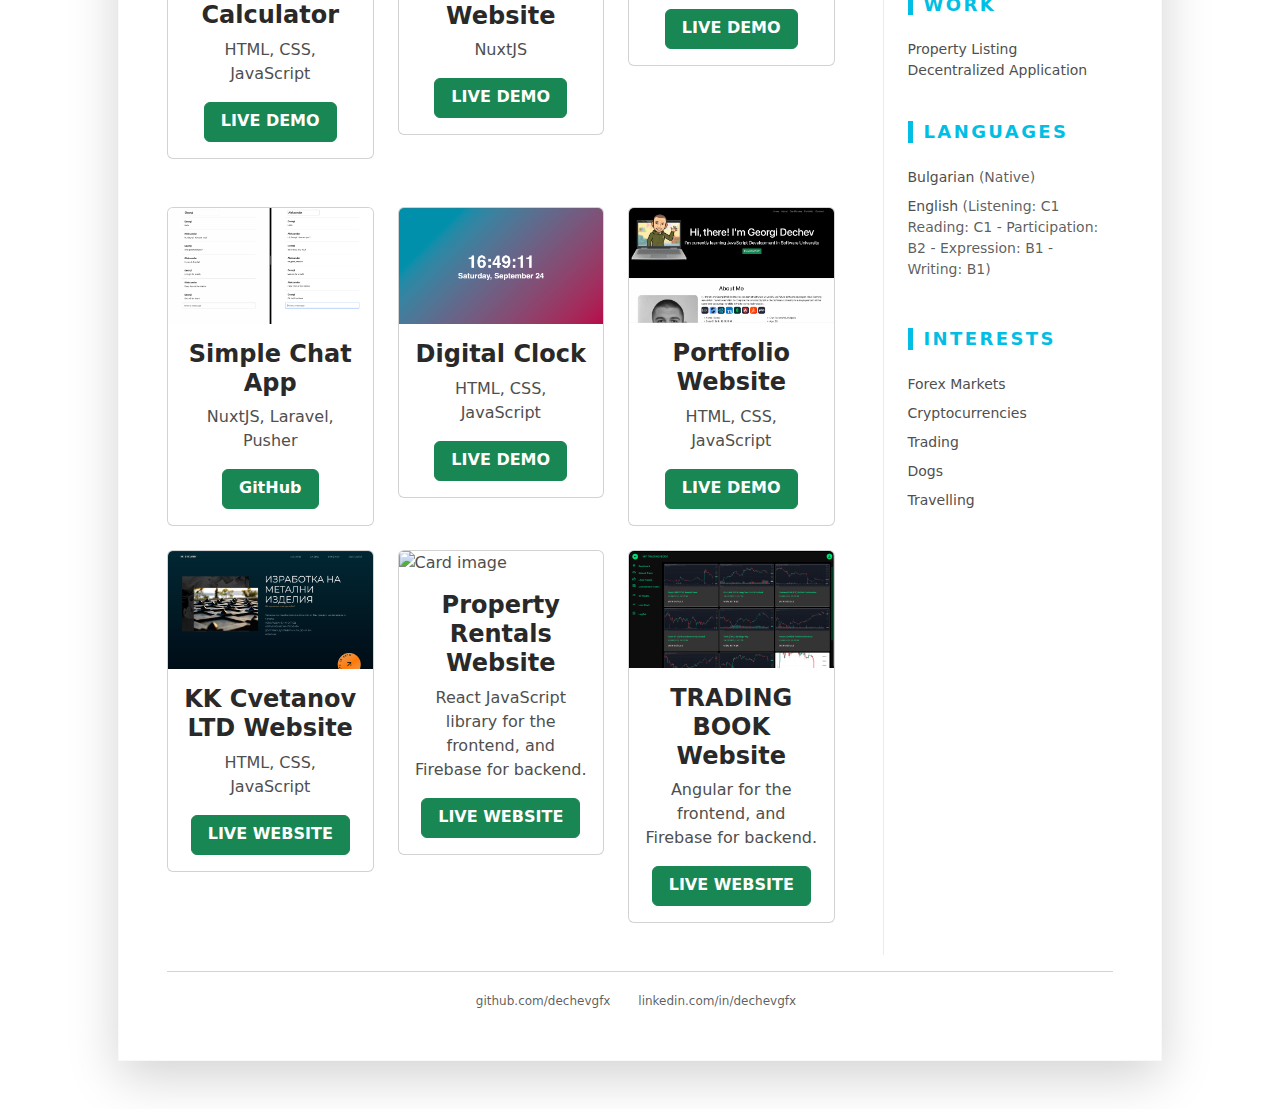
==== commit f5633a71: "JS Web Dev Diploma update" ====
--- a/resume/index.html
+++ b/resume/index.html
@@ -24,7 +24,7 @@
 					<div class="row align-items-center">
 						<div class="resume-title col-12 col-md-6 col-lg-8 col-xl-9">
 							<h2 class="resume-name mb-0 text-uppercase">Georgi Dimitrov Dechev</h2>
-							<div class="resume-tagline mb-3 mb-md-0">Student at Software University</div>
+							<div class="resume-tagline mb-3 mb-md-0">JavaScript Web Developer</div>
 						</div>
 						<!--//resume-title-->
 						<div class="resume-contact col-12 col-md-6 col-lg-4 col-xl-3">
@@ -55,21 +55,8 @@
 						</div>
 
 						<div class="col text-start">
-							<p class="mb-0">At the moment I am intensively learning JavaScript I have knowledge
-								of HTML5 and CSS3 and also basic knowledge of Python and VueJS. I have a bachelor's
-								degree
-								in finance, but programming grabbed me more because you can start from scratch and
-								create
-								whatever you want, there are no limits in programming! I know it's hard to become a
-								software
-								engineer without having working experience and real-world practice for these reason
-								during my study, I'm also looking for
-								opportunities to start an internship or take a junior position! I will be more than
-								happy to
-								learn new things and help my future employers and clients in any way I can. I am very
-								resourceful and ambitious and I like to do my work flawlessly and even if I have not
-								faced the real practice as a programmer I am sure that I will be able to give my best
-								and be as efficient as possible!</p>
+							<p class="mb-0">
+								Hello, I'm Georgi, a 27-year-old JS Web Developer from Bulgaria. I recently completed the JavaScript Development path at Software University, gaining proficiency in core web technologies like JavaScript, Node.js, and HTML for interactive and responsive web apps. I'm also familiar with CSS, Angular, React, and Solidity for creating modern, user-friendly interfaces. My basic experience with MongoDB, Express.js, and TypeScript allows me to design robust server-side solutions. I've used Bootstrap and Firebase for efficient web project development. I'm also exploring Vue.js and Laravel for scalable web apps. Eager to contribute my skills to dynamic projects and expand my expertise. Seeking internship or junior positions to gain practical experience. Resourceful, ambitious, and committed to delivering top-notch work.</p>
 							</p>
 						</div>
 						<!--//col-->
@@ -381,7 +368,9 @@
 									<li class="mb-3">
 										<div class="resume-degree font-weight-bold">JavaScript Web Development</div>
 										<div class="resume-degree-org text-muted">Software University, Sofia</div>
-										<div class="resume-degree-time text-muted">2022 - Present</div>
+										<div class="resume-degree-time text-muted">2022 - 2023</div>
+										<a
+											href="https://softuni.bg/Certificates/Details/185261/b62b234d">DIPLOMA</a>
 									</li>
 									<li>
 										<div class="resume-degree font-weight-bold">BSc Finance</div>
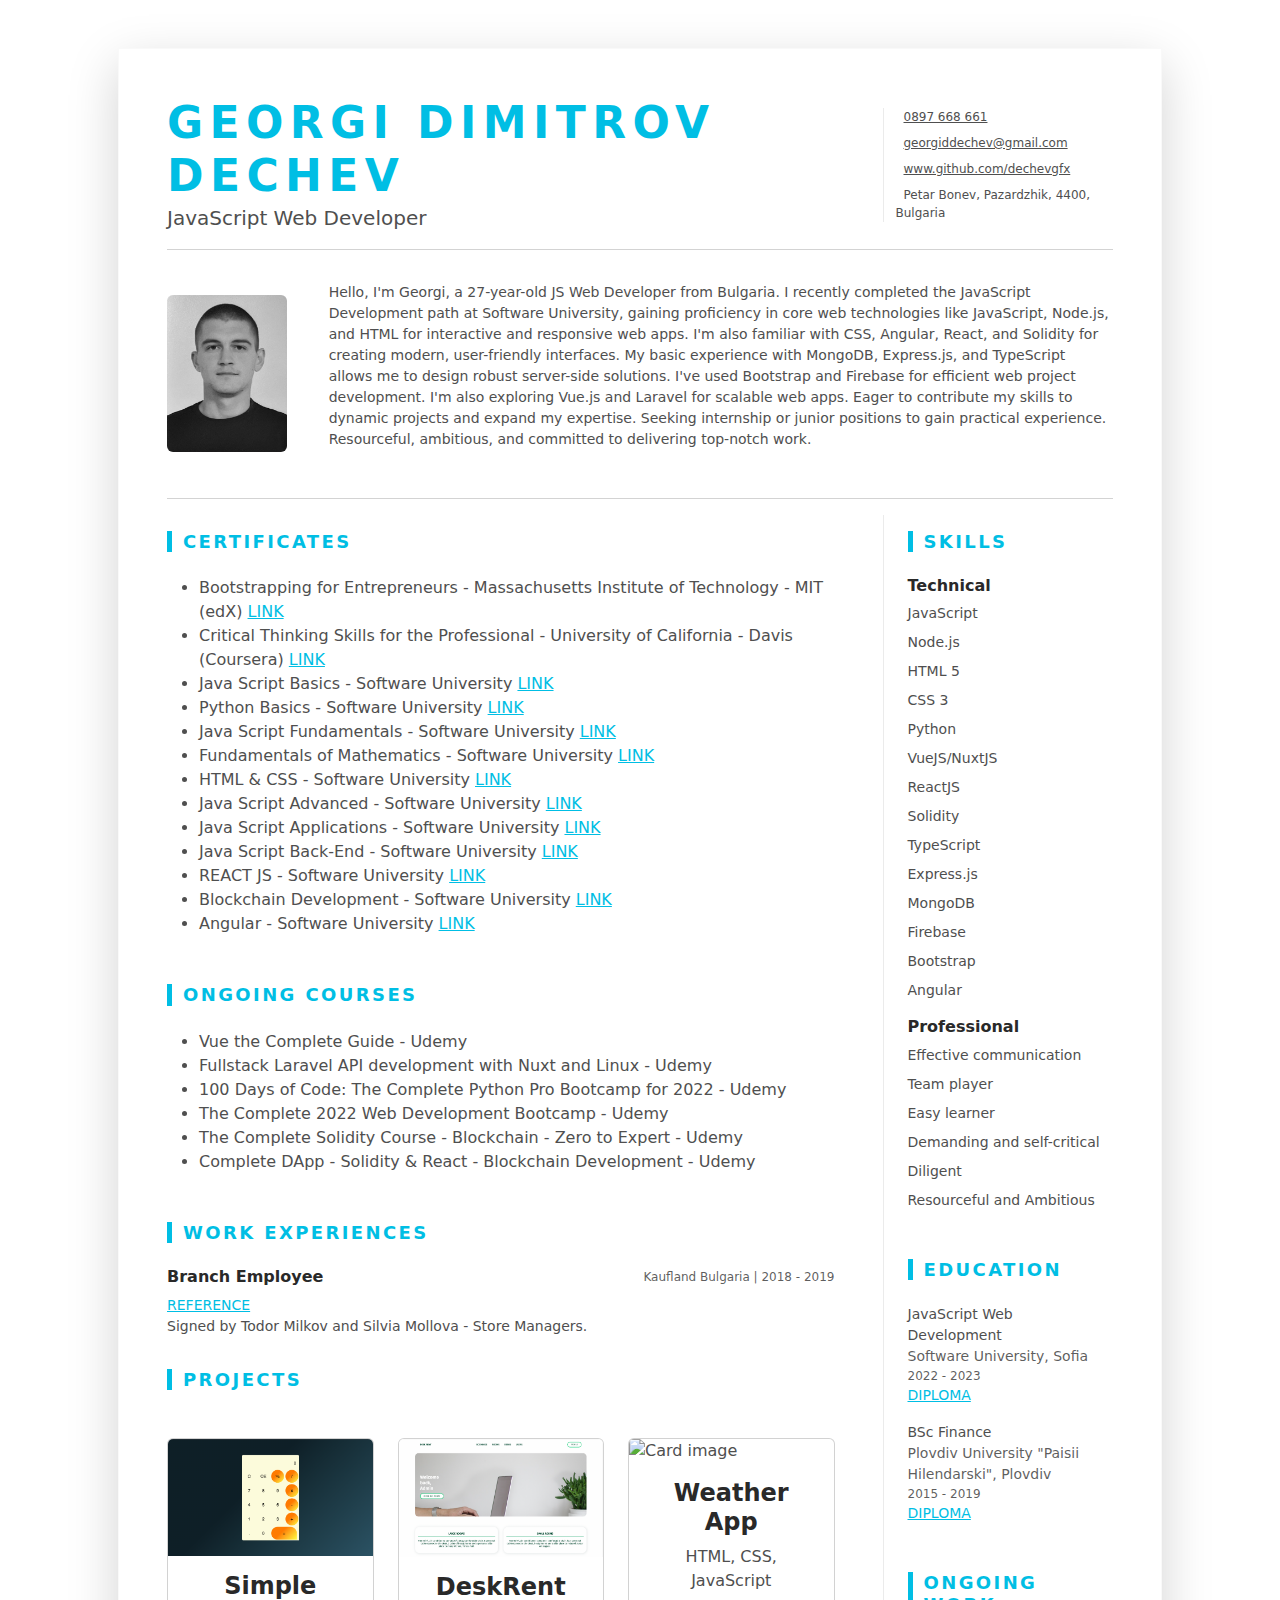
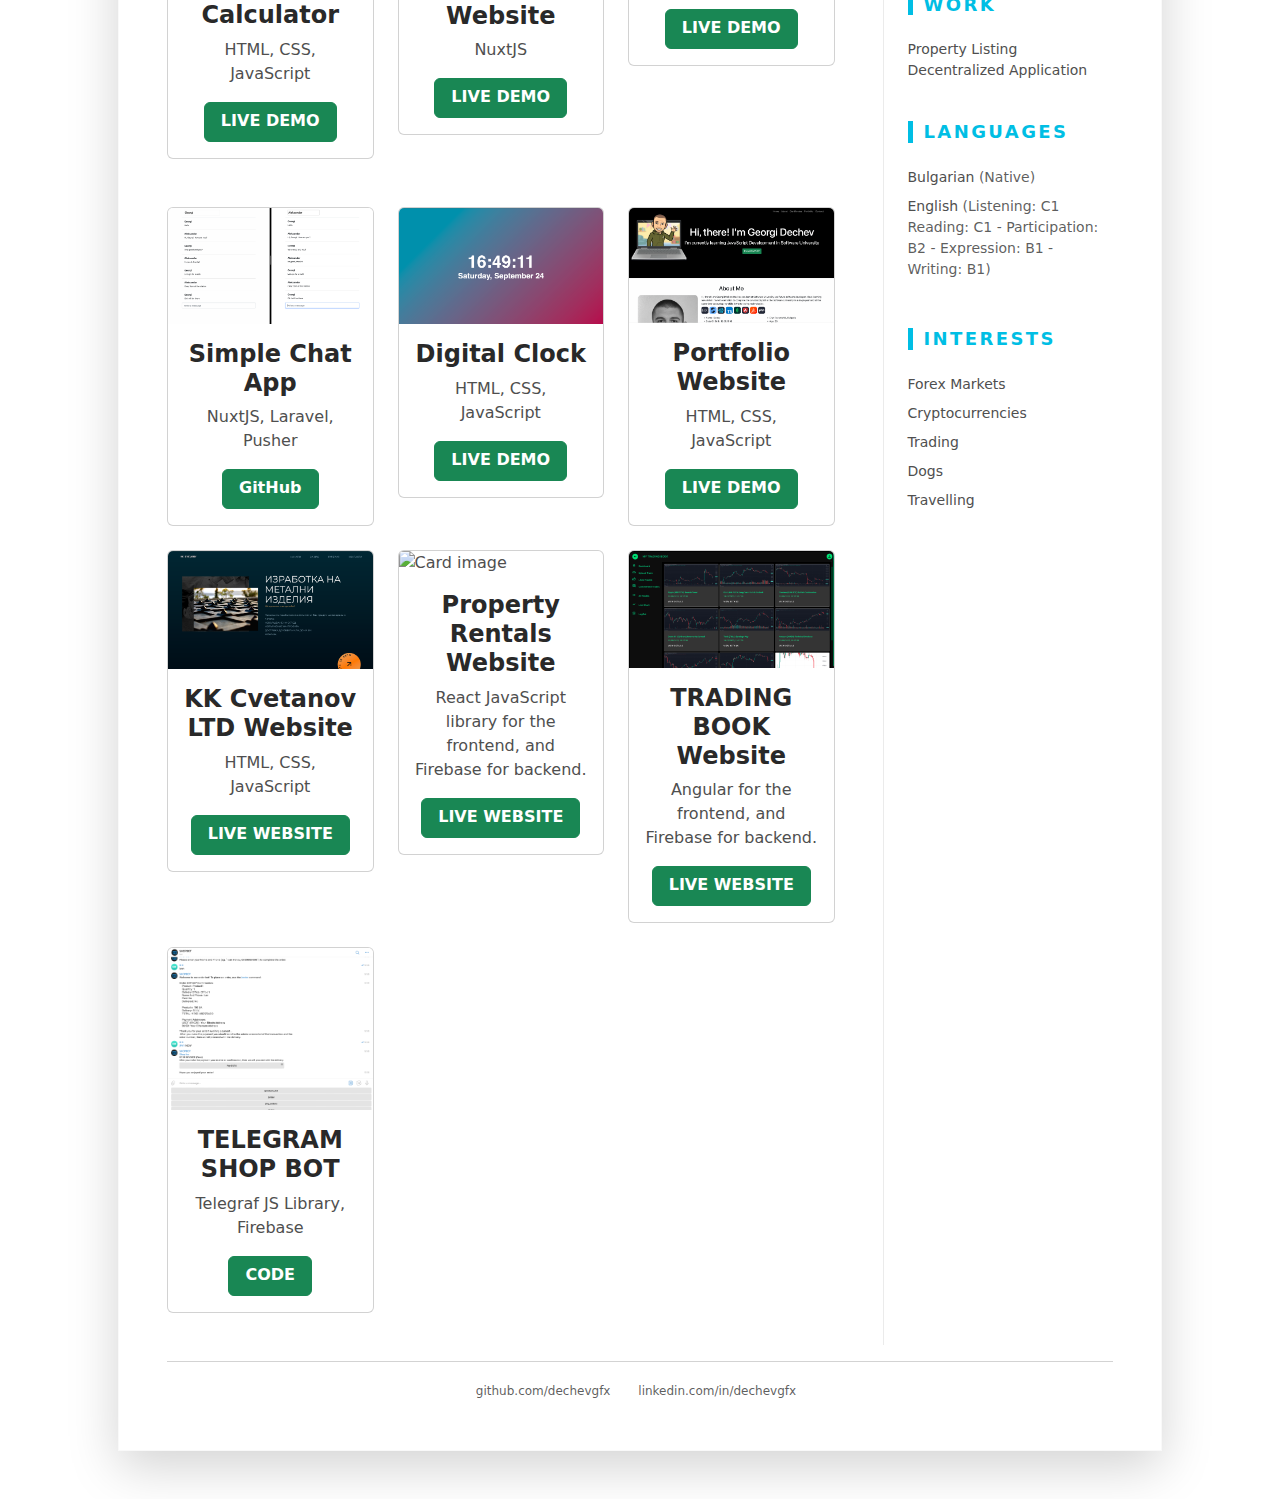
==== commit 1a416730: "update" ====
--- a/resume/index.html
+++ b/resume/index.html
@@ -314,6 +314,20 @@
 													<div class="text-center">
 														<a href="https://my-trading-book.vercel.app/"
 															class="btn btn-success">LIVE WEBSITE</a>
+													</div>
+												</div>
+											</div>
+										</div>
+										<div class="col-lg-4 mt-4">
+											<div class="card portfolioContent">
+												<img class="card-img-top" src="../images/telegram.png" alt="Card image"
+													style="width:100%">
+												<div class="card-body">
+													<h4 class="card-title text-center">TELEGRAM SHOP BOT</h4>
+													<p class="card-text text-center">Telegraf JS Library, Firebase</p>
+													<div class="text-center">
+														<a href="https://github.com/dechevgfx/telegram-bot-shop"
+															class="btn btn-success">CODE</a>
 													</div>
 												</div>
 											</div>
